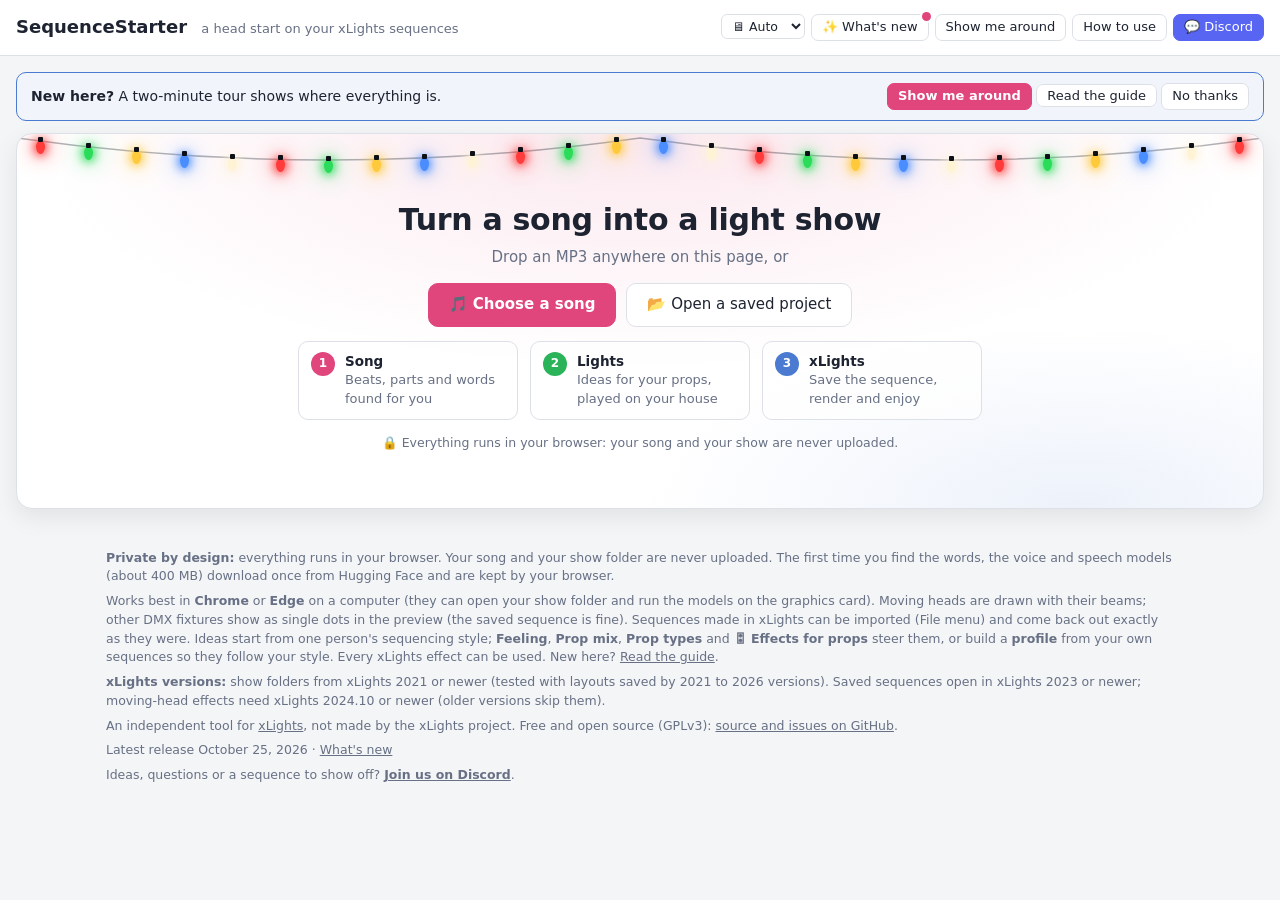
==== index.html @ fcacc2b5 "Load fresh scripts after each push; trim What's new to the volume slider GitHub Pages caches files f" ====
<!doctype html>
<html lang="en">
<head>
<meta charset="utf-8">
<meta name="viewport" content="width=device-width, initial-scale=1">
<title>SequenceStarter – a head start on your xLights sequences</title>
<script src="coi.js"></script>
<script src="js/theme.js?v=db2b3682"></script>
<link rel="stylesheet" href="css/style.css?v=21939fcc">
</head>
<body>
<header class="topbar">
  <div class="topbar-row">
    <h1>SequenceStarter <span class="sub">a head start on your xLights sequences</span></h1>
    <nav class="help-links"><label class="theme-sel" title="Colors of the page"><span class="sr">Theme</span><select id="themeSel" aria-label="Theme"><option value="auto">🖥 Auto</option><option value="light">☀ Light</option><option value="dark">🌙 Dark</option></select></label> <button type="button" class="btn small" id="whatsNewBtn" title="Release notes, and when the site was last updated">✨ What's new</button> <button type="button" class="btn small" id="tourBtn">Show me around</button> <a class="btn small" href="tutorial.html" target="_blank" rel="noopener">How to use</a> <a class="btn small discord" href="https://discord.gg/xjgWweqCEs" target="_blank" rel="noopener" title="Suggestions, help and show-off on Discord">💬 Discord</a></nav>
  </div>
</header>

<main>
  <div class="proj-banner" id="projBanner" role="status" aria-live="polite" hidden>
    <div id="projBannerText"></div>
    <div class="btnrow tight" id="projBannerBtns"></div>
  </div>
  <div class="tour-welcome wn-note" id="wnNote" hidden>
    <span>✨ <b id="wnNoteText">The site was updated.</b></span>
    <span><button type="button" class="btn small primary" id="wnNoteOpen">See what's new</button> <button type="button" class="btn small" id="wnNoteClose">Dismiss</button></span>
  </div>
  <div class="tour-welcome" id="tourWelcome" hidden>
    <span><b>New here?</b> A two-minute tour shows where everything is.</span>
    <span><button type="button" class="btn small primary" id="tourStart">Show me around</button> <a class="btn small" href="tutorial.html" target="_blank" rel="noopener">Read the guide</a> <button type="button" class="btn small" id="tourNo">No thanks</button></span>
  </div>
  <section id="drop" class="drop">
    <div class="drop-lights" aria-hidden="true"><svg class="wire" viewBox="0 0 100 30" preserveAspectRatio="none" aria-hidden="true"><path d="M0,4 Q25,48 50,4 Q75,48 100,4" vector-effect="non-scaling-stroke"/></svg><i class="bulb r" style="left:1.92%;top:7.3px;animation-delay:0.00s"></i><i class="bulb g" style="left:5.77%;top:13.0px;animation-delay:0.37s"></i><i class="bulb y" style="left:9.62%;top:17.7px;animation-delay:0.74s"></i><i class="bulb b" style="left:13.46%;top:21.3px;animation-delay:1.11s"></i><i class="bulb w" style="left:17.31%;top:23.9px;animation-delay:1.48s"></i><i class="bulb r" style="left:21.15%;top:25.5px;animation-delay:1.85s"></i><i class="bulb g" style="left:25.00%;top:26.0px;animation-delay:2.22s"></i><i class="bulb y" style="left:28.85%;top:25.5px;animation-delay:2.59s"></i><i class="bulb b" style="left:32.69%;top:23.9px;animation-delay:0.36s"></i><i class="bulb w" style="left:36.54%;top:21.3px;animation-delay:0.73s"></i><i class="bulb r" style="left:40.38%;top:17.7px;animation-delay:1.10s"></i><i class="bulb g" style="left:44.23%;top:13.0px;animation-delay:1.47s"></i><i class="bulb y" style="left:48.08%;top:7.3px;animation-delay:1.84s"></i><i class="bulb b" style="left:51.92%;top:7.3px;animation-delay:2.21s"></i><i class="bulb w" style="left:55.77%;top:13.0px;animation-delay:2.58s"></i><i class="bulb r" style="left:59.62%;top:17.7px;animation-delay:0.35s"></i><i class="bulb g" style="left:63.46%;top:21.3px;animation-delay:0.72s"></i><i class="bulb y" style="left:67.31%;top:23.9px;animation-delay:1.09s"></i><i class="bulb b" style="left:71.15%;top:25.5px;animation-delay:1.46s"></i><i class="bulb w" style="left:75.00%;top:26.0px;animation-delay:1.83s"></i><i class="bulb r" style="left:78.85%;top:25.5px;animation-delay:2.20s"></i><i class="bulb g" style="left:82.69%;top:23.9px;animation-delay:2.57s"></i><i class="bulb y" style="left:86.54%;top:21.3px;animation-delay:0.34s"></i><i class="bulb b" style="left:90.38%;top:17.7px;animation-delay:0.71s"></i><i class="bulb w" style="left:94.23%;top:13.0px;animation-delay:1.08s"></i><i class="bulb r" style="left:98.08%;top:7.3px;animation-delay:1.45s"></i></div>
    <div class="drop-main">
      <p class="drop-title"><span class="t-full">Turn a song into a light show</span><span class="t-short">Another song?</span></p>
      <p class="drop-sub">Drop an MP3 anywhere on this page, or</p>
      <div class="drop-actions">
        <button type="button" id="pick" class="btn primary big">🎵 Choose a song</button>
        <button type="button" id="openProj0" class="btn big">📂 Open a saved project</button>
      </div>
      <div class="recent-start" id="recentStart" hidden></div>
      <ol class="drop-steps">
        <li><span>1</span><div><b>Song</b>Beats, parts and words found for you</div></li>
        <li><span>2</span><div><b>Lights</b>Ideas for your props, played on your house</div></li>
        <li><span>3</span><div><b>xLights</b>Save the sequence, render and enjoy</div></li>
      </ol>
      <p class="drop-hint">🔒 Everything runs in your browser: your song and your show are never uploaded.</p>
    </div>
    <div class="drop-over-msg" aria-hidden="true">Let go to load it ✨</div>
    <input type="file" id="file" accept="audio/*,.mp3,.m4a,.wav,.ogg,.flac" hidden>
    <input type="file" id="projFile" accept=".json,application/json" hidden>
    <input type="file" id="xsqFile" accept=".xsq,.xml" hidden>
    <p id="status" class="status" aria-live="polite"></p>
  </section>

  <section id="results" hidden>
    <div class="songbar">
      <div>
        <div id="songName" class="song-name"></div>
        <div id="songMeta" class="song-meta"></div>
      </div>
      <div class="transport">
        <button type="button" id="toStart" class="btn" title="Back to the beginning (Home)" aria-label="Back to the beginning">⏮</button>
        <button type="button" id="play" class="btn primary">Play</button>
        <label class="chk"><input type="checkbox" id="click"> Beat click</label>
        <label class="chk"><input type="checkbox" id="follow" checked> Follow</label>
        <span class="volume"><button type="button" id="muteBtn" class="btn tiny mute" title="Mute (M)" aria-label="Mute" aria-pressed="false"></button><input type="range" id="volume" min="0" max="100" step="1" value="100" title="Volume" aria-label="Volume"></span>
        <span id="clock" class="clock">0:00.000</span>
      </div>
      <div class="project filebar">
        <span class="proj-menu-wrap">
          <button type="button" class="btn small" id="projMenuBtn" aria-haspopup="true" aria-expanded="false" title="Open, save, recent projects and export">File ▾</button>
          <div class="proj-menu file-menu" id="projMenu" role="menu" hidden>
            <button type="button" class="fm-item" id="fmSong" role="menuitem"><span>🎵 Open a song…</span></button>
            <button type="button" class="fm-item" id="openProj" role="menuitem"><span>📂 Open project…</span><kbd>Ctrl+O</kbd></button>
            <button type="button" class="fm-item" id="fmImport" role="menuitem" title="Open a sequence made in xLights (.xsq) and keep working on it here"><span>📥 Import xLights sequence (.xsq)…</span></button>
            <div id="projMenuList"></div>
            <hr>
            <button type="button" class="fm-item" id="fmSave" role="menuitem"><span>💾 Save project</span><kbd>Ctrl+S</kbd></button>
            <button type="button" class="fm-item" id="fmSaveAs" role="menuitem"><span>Save project as…</span><kbd>Ctrl+Shift+S</kbd></button>
            <label class="fm-item fm-check" title="Saves the project by itself a moment after every change"><span><input type="checkbox" id="autoSave"> Auto-save</span></label>
            <hr>
            <div class="pm-head">Export</div>
            <button type="button" class="fm-item" id="fmExport" role="menuitem"><span>⤓ Export to xLights (.xsq)…</span><kbd>Ctrl+E</kbd></button>
            <button type="button" class="fm-item" id="fmTiming" role="menuitem"><span>Timing tracks (.xtiming)</span></button>
            <button type="button" class="fm-item" id="fmJson" role="menuitem"><span>Song analysis (.json)</span></button>
          </div>
        </span>
        <button type="button" class="btn small" id="saveProj" title="Save the project (Ctrl+S); Shift+click to save as">💾 Save</button>
        <button type="button" class="btn small primary" id="exportBtn" title="Export the sequence for xLights (Ctrl+E)">⤓ Export to xLights</button>
        <span class="proj-title" id="projTitle" title="This project"></span>
        <span id="projStatus" class="muted small"></span>
      </div>
      <nav class="tabs" role="tablist">
        <button type="button" role="tab" class="tab" data-tab="song" aria-selected="true">1. Song &amp; words</button>
        <button type="button" role="tab" class="tab" data-tab="seq" aria-selected="false">2. Make a sequence</button>
        <button type="button" role="tab" class="tab" data-tab="fx" aria-selected="false" title="Which effects ideas and 🎲 Randomize may use on each kind of prop">🎛 Effects for props</button>
      </nav>
      <ol class="steps-bar" id="stepsBar" aria-label="Your progress"></ol>
    </div>

    <div class="tabpane" data-pane="song">
    <div class="stats" id="stats"></div>

    <div class="timeline-wrap">
      <div class="zoom">
        <span>Zoom</span>
        <input type="range" id="zoom" min="0" max="100" value="0" aria-label="Zoom">
      </div>
      <div id="timeline" class="timeline" tabindex="0">
        <canvas id="tl"></canvas>
      </div>
      <p class="hint">Click the timeline to seek. Scroll sideways to move, Ctrl+scroll to zoom. Turn on <b>Beat click</b> to hear whether the grid is in time.</p>
    </div>

    <div class="cols">
      <div class="panel">
        <h2>Tempo grid</h2>
        <p class="panel-note">If the click drifts, fix it here. Everything that hangs off the beat updates.</p>
        <div class="form">
          <label>BPM <input type="number" id="bpm" step="0.01" min="40" max="240"></label>
          <label>First beat (s) <input type="number" id="offset" step="0.001" min="0"></label>
          <label>Beats per bar
            <select id="meter"><option value="4">4</option><option value="3">3</option><option value="6">6</option></select>
          </label>
          <label>Downbeat is beat
            <select id="downbeat"><option value="0">1</option><option value="1">2</option><option value="2">3</option><option value="3">4</option></select>
          </label>
        </div>
        <div class="btnrow">
          <button type="button" class="btn" id="half">½ tempo</button>
          <button type="button" class="btn" id="double">2× tempo</button>
          <button type="button" class="btn" id="tapBtn">Tap tempo</button>
          <button type="button" class="btn" id="reset">Reset to detected</button>
        </div>
        <p id="gridFit" class="fit"></p>
      </div>

      <div class="panel">
        <h2>Sections</h2>
        <p class="panel-note">Found from where the sound changes. Make them your own: rename them, click a color dot to recolor one, <b>split</b> one at the playhead to break it into parts, <b>join</b> neighbours, or drag a boundary in the timeline's <i>Sections</i> row. Each section gets its own lights in step 2.</p>
        <div class="btnrow tight">
          <button type="button" class="btn small" id="splitAtPlayhead">Split at playhead</button>
          <button type="button" class="btn small" id="resetSections">Back to detected sections</button>
          <span class="muted small" id="sectionsOwned" hidden>Your own sections (detection no longer changes them)</span>
        </div>
        <p class="status small" id="sectionNote" aria-live="polite"></p>
        <div class="sec-scroll">
        <table class="sections">
          <thead><tr><th>Start</th><th>Length</th><th>Name</th><th>Energy</th><th></th></tr></thead>
          <tbody id="sectionRows"></tbody>
        </table>
        </div>
      </div>
    </div>

    <div class="panel" id="vocalPanel">
      <h2>Words &amp; vocals</h2>
      <p class="panel-note">Separates the singing from the music, writes down the words with their timing, and tracks the melody. Everything runs on this computer. The first run downloads about 400 MB of models, which your browser keeps; after that a song takes a minute or two.</p>
      <label class="lyrics-label" for="lyricsText">Song lyrics <span>(optional, but best. Paste the official lyrics and each line here becomes a line on your matrix. Leave it empty and the page writes down what it hears.)</span></label>
      <textarea id="lyricsText" rows="7" spellcheck="false" placeholder="We got dust on our Bibles, brand-new iPhones&#10;No wonder why we feel this way&#10;…"></textarea>
      <div class="btnrow">
        <button type="button" class="btn primary" id="findWords">Find words &amp; vocals</button>
        <button type="button" class="btn" id="useHeard" hidden>Start from what it heard</button>
        <label class="chk" id="voiceOnlyWrap" hidden><input type="checkbox" id="voiceOnly"> Play the voice only</label>
        <button type="button" class="btn" id="resetEdits" hidden>Undo all word edits</button>
      </div>
      <p class="panel-note edit-help" id="editHelp" hidden><b>Fixing timing:</b> in the timeline's <i>Words</i> row, drag a word's left edge to move where it starts, or drag the word to move it. Drag a line in the <i>Lyrics</i> row to move the whole line. Starts snap to where the voice comes in (hold Alt to place freely). Click a word, then use ← → to nudge it 10 ms (Shift: 50 ms). Ctrl+Z undoes.</p>
      <div class="vocal-status">
        <progress id="vocalProg" max="1" value="0" hidden></progress>
        <span id="vocalStatus" aria-live="polite"></span>
      </div>
      <div id="vocalResult" hidden>
        <p id="vocalStats" class="fit good"></p>
        <div class="lyric-scroll">
          <table class="sections lyric-lines">
            <thead><tr><th>Starts</th><th>Line</th><th aria-label="Remove"></th></tr></thead>
            <tbody id="lyricRows"></tbody>
          </table>
        </div>
      </div>
    </div>

    <div class="panel">
      <h2>Export timing</h2>
      <p class="panel-note">The <b>.xtiming</b> file imports straight into xLights: right-click a timing track header, then <i>Import Timing Tracks</i>.</p>
      <div class="tracks" id="trackChoices"></div>
      <div class="form">
        <label>Snap to frame
          <select id="snap"><option value="0">Off</option><option value="25" selected>25 ms (40 fps)</option><option value="50">50 ms (20 fps)</option></select>
        </label>
      </div>
      <div class="btnrow">
        <button type="button" class="btn primary" id="exportX">Download .xtiming</button>
        <button type="button" class="btn" id="exportJ">Download analysis .json</button>
      </div>
    </div>
    </div>

    <div class="tabpane" data-pane="seq" hidden>
      <div class="panel" id="showPanel">
        <h2>Your xLights show</h2>
        <p class="panel-note">Which folder does xLights use as your show folder? It is the one holding <code>xlights_rgbeffects.xml</code> and <code>xlights_networks.xml</code> (often <code>C:\xLights\Show</code>). The page only reads it; nothing is changed unless you save a sequence into it.</p>
        <div class="btnrow">
          <button type="button" class="btn primary" id="pickShow">Choose show folder…</button>
          <button type="button" class="btn" id="reuseShow" hidden>Use the last folder</button>
          <button type="button" class="btn" id="reloadShow" hidden title="Read the show folder again, e.g. after changing your layout in xLights. Your plan stays.">↻ Reload show</button>
          <button type="button" class="btn" id="pickShowFiles">Or pick the two files…</button>
          <input type="file" id="showFiles" multiple accept=".xml,.jpg,.jpeg,.png" hidden>
        </div>
        <p id="showStatus" class="status" aria-live="polite"></p>
      </div>

      <div class="seq-split">
      <div class="seq-left">
      <div class="panel" id="previewPanel" hidden>
        <div class="panel-head">
          <h2>Preview</h2>
          <div class="preview-opts">
            <label class="chk"><input type="checkbox" id="pvPhoto" checked> House photo</label>
            <label class="chk"><input type="checkbox" id="pvUnlit" checked> Show unlit bulbs</label>
            <button type="button" class="btn small" id="bgAdjustBtn">Line up photo…</button>
            <div class="pv-zoom" role="group" aria-label="Zoom the preview">
              <button type="button" class="btn small" id="pvZoomOut" title="Zoom out">−</button>
              <span class="pv-zoom-label" id="pvZoomLabel" title="Click to reset the zoom">100%</span>
              <button type="button" class="btn small" id="pvZoomIn" title="Zoom in">+</button>
            </div>
            <button type="button" class="btn small" id="pvPropsOnly" aria-pressed="false" title="Hide the house photo and zoom in to fit just the props">💡 Props only</button>
            <button type="button" class="btn small" id="pvPopOut" title="Show the preview in its own window (for a second screen)">⧉ Pop out</button>
          </div>
        </div>
        <div class="bg-adjust" id="bgAdjust" hidden>
          <p class="panel-note"><b>Line up the photo with the lights.</b> Drag the photo in the preview to move it. Scroll to resize it (Shift+scroll: width only, Alt+scroll: height only). Arrow keys nudge it (Shift: 10×). Or type numbers:</p>
          <div class="form">
            <label>Left / right (px) <input type="number" id="bgX" step="1"></label>
            <label>Up / down (px) <input type="number" id="bgY" step="1"></label>
            <label>Size % <input type="number" id="bgS" step="0.5" min="10"></label>
            <label>Width % <input type="number" id="bgW" step="0.5" min="10"></label>
            <label>Height % <input type="number" id="bgH" step="0.5" min="10"></label>
            <label>Photo brightness % <input type="number" id="bgA" step="5" min="5" max="100"></label>
          </div>
          <div class="btnrow">
            <button type="button" class="btn" id="bgReset">Back to xLights' placement</button>
            <button type="button" class="btn primary" id="bgDone">Done</button>
          </div>
        </div>
        <div class="viewer-wrap"><canvas id="viewer"></canvas><div class="pv-pop" id="pvPop" hidden></div></div>
        <div class="scrub" id="scrub" title="Click to jump"><div id="scrubFill"></div><div class="scrub-parts" id="scrubParts"></div></div>
        <div class="transport-strip" id="tStrip">
          <button type="button" class="btn small" id="tPrev" title="Previous section">⏮ Prev</button>
          <button type="button" class="btn small" id="tPlay" title="Play / pause (Space)">▶ Play</button>
          <button type="button" class="btn small" id="tNext" title="Next section">Next ⏭</button>
          <button type="button" class="btn small" id="tLoop" title="Loop the section that is playing">🔁 Loop</button>
          <label class="t-speed">Speed <select id="tSpeed"><option value="0.5">½×</option><option value="0.75">¾×</option><option value="1" selected>1×</option></select></label>
          <span class="t-beat" id="tBeat"><i id="tBeatDot"></i> <span id="tBeatText">Bar – · beat –</span></span>
          <span class="t-sec" id="tSec"></span>
        </div>
        <p class="hint" id="pvInfo"></p>
        <p class="hint" id="pvSolo" hidden></p>
        <p class="hint" id="pvPropHint" hidden></p>
        <p class="hint pv-tip">Click a prop on the house to see what lights it (Ctrl/⌘-click to pick more than one); drag a box over the yard to pick several at once. Scroll to zoom in/out on the cursor (Shift+scroll to pan sideways); drag with the middle mouse button to look around.</p>
      </div>
      <div class="panel" id="gridPanel" hidden>
        <div class="panel-head">
          <h2>Effects in <span id="gridTitle">this section</span></h2>
          <span class="muted small">Click a block to open its lights · click empty space to play from there</span>
        </div>
        <div class="grid-wrap" id="gridWrap"><canvas id="fxGrid"></canvas><div class="grid-tip" id="gridTip" hidden></div></div>
      </div>
      </div>
      <div class="seq-right">

      <div class="panel" id="planPanel" hidden>
        <div class="panel-head">
          <h2>What lights up when</h2>
          <div class="btnrow tight">
            <button type="button" class="btn small" id="planUndo" title="Undo (Ctrl+Z)" disabled>↶ Undo</button>
            <button type="button" class="btn small" id="planRedo" title="Redo (Ctrl+Y)" disabled>↷ Redo</button>
            <button type="button" class="btn small" id="layoutReset" hidden title="Put the boxes back in the usual order, all open">Reset layout</button>
            <button type="button" class="btn small" id="layoutLock" aria-pressed="true" title="Unlock to move the boxes below around">🔒 Layout locked</button>
          </div>
        </div>
        <div class="ctl-stack" id="ctlStack">
        <section class="ctl-group wide" data-block="intro">
          <div class="ctl-head"><h3>How this works</h3></div>
          <p class="panel-note">Every part of the song has its own light rows: which lights, when (the whole time, on beats, drum hits or singing), the effect and its colors. Let <b>Ideas</b> fill them in, then change anything by hand.</p>
        </section>

        <section class="ctl-group wide" data-block="ideas">
          <div class="ctl-head"><h3>Ideas</h3><span class="muted small">The app lights the parts for you. Rows you untick (🔒) are kept.</span></div>
          <div class="ctl-row">
            <button type="button" class="btn primary" id="suggestPlan">🎲 Suggest a plan</button>
            <details class="idea-for" id="ideaFor">
              <summary>For: <b id="ideaForLabel">every section</b></summary>
              <div class="idea-for-pop">
                <div class="btnrow tight" id="ideaQuick"></div>
                <div class="pick-list" id="ideaList"></div>
              </div>
            </details>
          </div>
          <details class="ctl-more" id="ideaSettings">
            <summary>Idea settings</summary>
            <div class="ctl-cols">
              <div class="ctl-col">
                <h4>Look</h4>
                <label>Feeling <select id="ideaFeel"></select></label>
                <label>Intensity <select id="ideaIntensity"></select></label>
                <label>Colors <select id="ideaScheme"></select></label>
                <button type="button" class="btn small" id="editSchemes">Edit color schemes…</button>
              </div>
              <div class="ctl-col">
                <h4>Props</h4>
                <button type="button" class="btn small" id="mixBtn" title="Use certain props more or less in each part of the song">Prop mix…</button>
                <span class="hint">Use props more, less, always or never.</span>
                <button type="button" class="btn small" id="typesBtn" title="Tell ideas what each prop is when its name doesn't say">Prop types…</button>
                <span class="hint">Say what a prop is when its name doesn't.</span>
                <button type="button" class="btn small" id="fxpGo" title="Which effects ideas may use on each kind of prop, and how often">🎛 Effects for props…</button>
                <span class="hint" id="fxpOn"></span>
                <button type="button" class="btn small" id="ideaExcludeBtn" title="Props, groups or parts of props that ideas must never use">Leave out of ideas…</button>
                <span class="muted small" id="ideaExcludeTxt"></span>
              </div>
              <div class="ctl-col">
                <h4>How ideas are made</h4>
                <label class="chk opt"><input type="checkbox" id="ideaAlike"> <span>Same look for parts with the same name<span class="hint">Every Chorus gets the same effects, every Verse the same, and so on. Louder repeats light more props. Off: each part gets its own idea.</span></span></label>
                <label class="chk opt"><input type="checkbox" id="ideaPhrased" checked> <span>Change with the music inside long parts<span class="hint">Where a long part gets louder or softer, its lights change a little there.</span></span></label>
                <label class="chk opt"><input type="checkbox" id="ideaBest" checked> <span>Try 4 ideas, keep the best fit<span class="hint">Keeps the idea that follows the music best (the score under these controls).</span></span></label>
                <label class="chk opt"><input type="checkbox" id="ideaMatrixWords"> <span>Words on the matrix in choruses<span class="hint">For new ideas. To add words to what's planned now, use 📝 below.</span></span></label>
              </div>
            </div>
          </details>
        </section>

          <section class="ctl-group wide" data-block="heads" id="headsBox" hidden>
            <div class="ctl-head"><h3>Moving heads</h3><span class="muted small" id="headsList"></span></div>
            <div class="ctl-cols">
              <div class="ctl-col">
                <h4>Parts they join</h4>
                <span class="hint">Ideas and 🎲 Randomize only use the moving heads in ticked parts.</span>
                <div class="btnrow tight" id="headsQuick"></div>
                <div class="pick-list heads-parts" id="headsParts"></div>
              </div>
              <div class="ctl-col">
                <h4>Change just the heads</h4>
                <span class="hint">Every other light row stays exactly as it is.</span>
                <button type="button" class="btn small" id="headsApply" title="Add a moving-head row to ticked parts that have none; take it out of parts that aren't ticked">Apply to ticked parts</button>
                <button type="button" class="btn small" id="headsNew" title="A new moving-head idea for every ticked part">🎲 New moving-head ideas</button>
              </div>
              <div class="ctl-col">
                <h4>In the preview</h4>
                <label>Fixture size <input type="range" id="headsSize" min="0.4" max="2.5" step="0.1"></label>
                <label>Beam length <input type="range" id="headsBeam" min="0.15" max="1" step="0.05"></label>
                <span class="hint">Only how they look here; the sequence is the same.</span>
              </div>
            </div>
          </section>

          <section class="ctl-group" data-block="change">
            <div class="ctl-head"><h3>Change what's planned</h3></div>
            <div class="ctl-row">
              <button type="button" class="btn small" id="recolourBtn" title="Change only the colors of planned lights">🎨 Change colors…</button>
              <button type="button" class="btn small" id="wordsBtn" title="Show the sung words on the matrix in the parts you choose">📝 Words on the matrix…</button>
            </div>
          </section>
          <section class="ctl-group" data-block="view">
            <div class="ctl-head"><h3>View</h3></div>
            <div class="ctl-row">
              <select id="goSection" aria-label="Go to a section"></select>
              <label class="chk" title="Shows just the part the song is in, opened, and follows along as it plays"><input type="checkbox" id="onlyNow"> Only the part that's playing</label>
              <button type="button" class="btn small" id="expandAll">Expand all</button>
              <button type="button" class="btn small" id="collapseAll">Collapse all</button>
            </div>
          </section>
        </div>
        <div class="missing-note" id="missingNote" hidden></div>
        <p id="planStatus" class="status" aria-live="polite"></p>
        <div id="fitBox" class="fit" hidden></div>
        <div class="rand-all" id="randAllBar" hidden>
          <button type="button" class="btn primary" id="randAll">🎲 Randomize the whole sequence</button>
          <span class="muted small">(new lights for every part at once; or press 🎲 Randomize on one part below to change just that part. Rows you untick are kept.)</span>
        </div>
        <div id="plan"></div>
      </div>
      </div>
      </div>

    </div>

    <div class="tabpane" data-pane="fx" hidden>
      <div class="panel" id="fxPanel">
        <div class="panel-head">
          <h2>Effects for props</h2>
          <span class="muted small">What 🎲 Suggest a plan, Another idea and Randomize may pick. Lights already planned don't change.</span>
        </div>
        <p class="panel-note">Each column is a kind of prop, each row an effect. The number is how often ideas pick that effect for that kind of prop, compared with the other numbers in the column (blank = never). <b>Default</b> is what the app has always used. Change any number and <b>Save</b> it as your own <b>profile</b>, or build one from your own sequences below. Every effect can also be chosen by hand in a light row.</p>
        <details class="fxp-build" id="fxpBuild">
          <summary><b>📂 Build a profile from your own sequences</b> <span class="muted small">learn which effects you use on each prop</span></summary>
          <p class="panel-note">Choose a folder of finished sequences (<code>.xsq</code>); its subfolders are read too. The app learns which effects you put on each prop, for how long, and the settings you used, then builds a profile: ideas pick those effects as often as you do, and mostly with your own settings. Nothing in the folder is changed. Opening your show first (<b>2. Make a sequence</b>) helps it tell what each prop is.</p>
          <div class="fxp-bar">
            <button type="button" class="btn primary" id="fxpFolder">📂 Choose a folder of sequences…</button>
            <input type="file" id="fxpFolderFiles" webkitdirectory multiple hidden>
            <span class="status" id="fxpScan" aria-live="polite"></span>
          </div>
          <div id="fxpPick" hidden>
            <div class="fxp-pickcols">
              <div>
                <h4>Sequences <span class="muted small">(learn from the ticked ones)</span></h4>
                <input type="search" id="fxpSeqFind" placeholder="Find a sequence…" aria-label="Find a sequence">
                <div class="btnrow tight"><button type="button" class="btn tiny" id="fxpSeqsAll" title="Tick every sequence the search shows">Select all</button><button type="button" class="btn tiny" id="fxpSeqsNone" title="Untick every sequence the search shows">Deselect all</button> <span class="muted small" id="fxpSeqsN"></span></div>
                <div class="pick-list fxp-picklist" id="fxpSeqs"></div>
              </div>
              <div>
                <h4>Kinds of prop</h4>
                <div class="btnrow tight"><button type="button" class="btn tiny" id="fxpKindsAll">Select all</button><button type="button" class="btn tiny" id="fxpKindsNone">Deselect all</button> <span class="muted small" id="fxpKindsN"></span></div>
                <div class="pick-list fxp-picklist" id="fxpKinds"></div>
              </div>
              <div>
                <h4>Single props <span class="muted small">(optional: each gets its own column)</span></h4>
                <input type="search" id="fxpPropFind" placeholder="Find a prop…" aria-label="Find a prop">
                <div class="btnrow tight"><button type="button" class="btn tiny" id="fxpPropsAll" title="Tick every prop the search shows">Select all</button><button type="button" class="btn tiny" id="fxpPropsNone" title="Untick every prop the search shows">Deselect all</button> <span class="muted small" id="fxpPropsN"></span></div>
                <div class="pick-list fxp-picklist" id="fxpProps"></div>
              </div>
            </div>
            <p class="hint">Kinds you don't tick keep the Default choices. Ticking a single prop (say your mega tree) gives it its own choices, learned from that prop alone.</p>
            <div class="fxp-bar">
              <label>Profile name <input type="text" id="fxpProfName" maxlength="60"></label>
              <button type="button" class="btn primary" id="fxpBuildGo">Build profile</button>
            </div>
          </div>
        </details>
        <div class="fxp-bar">
          <label>Profile <select id="fxpSet"></select></label>
          <span class="fxp-dirty" id="fxpDirty" hidden>● not saved</span>
          <button type="button" class="btn small primary" id="fxpSave">💾 Save</button>
          <button type="button" class="btn small" id="fxpSaveAs">Save as…</button>
          <button type="button" class="btn small" id="fxpRename">Rename…</button>
          <button type="button" class="btn small" id="fxpDelete">Delete</button>
          <button type="button" class="btn small" id="fxpDiscard" title="Throw away the changes since the last save">Undo changes</button>
          <button type="button" class="btn small" id="fxpDefault" title="Use the built-in Default choices again">↺ Back to default</button>
          <button type="button" class="btn small" id="fxpExport" title="Save this profile as a file to share (e.g. on Discord)">⤓ Export…</button>
          <button type="button" class="btn small" id="fxpImport" title="Add a profile from a file someone shared">⤒ Import…</button>
          <input type="file" id="fxpFile" accept=".json,application/json" hidden>
        </div>
        <p class="hint" id="fxpNote"></p>
        <div class="fxp-bar">
          <div class="seg" role="group" aria-label="Which choices">
            <button type="button" class="btn small" id="fxpSteady" aria-pressed="true">Steady looks</button>
            <button type="button" class="btn small" id="fxpHits" aria-pressed="false">Hits on beats &amp; drums</button>
          </div>
          <span class="hint" id="fxpPartNote"></span>
        </div>
        <div class="fxp-bar">
          <input type="search" id="fxpFind" placeholder="Find an effect…" aria-label="Find an effect">
          <label class="chk"><input type="checkbox" id="fxpUsed"> Only effects in use</label>
          <label class="chk" title="Hide the kinds of prop your open show doesn't have"><input type="checkbox" id="fxpMine"> Only prop kinds in my show</label>
          <span class="muted small" id="fxpSummary"></span>
        </div>
        <div class="fxp-wrap"><table class="fxp-table" id="fxpTable"></table></div>
        <p class="status" id="fxpStatus" aria-live="polite"></p>
        <div class="fxp-hand" id="fxpHand"></div>
      </div>
    </div>
  </section>
</main>

<footer class="site-foot">
  <p><b>Private by design:</b> everything runs in your browser. Your song and your show folder are never uploaded.
  The first time you find the words, the voice and speech models (about 400 MB) download once from Hugging Face and are kept by your browser.</p>
  <p>Works best in <b>Chrome</b> or <b>Edge</b> on a computer (they can open your show folder and run the models on the graphics card).
  Moving heads are drawn with their beams; other DMX fixtures show as single dots in the preview (the saved sequence is fine).
  Sequences made in xLights can be imported (File menu) and come back out exactly as they were.
  Ideas start from one person's sequencing style; <b>Feeling</b>, <b>Prop mix</b>, <b>Prop types</b> and <b>🎛 Effects for props</b> steer them, or build a <b>profile</b> from your own sequences so they follow your style. Every xLights effect can be used.
  New here? <a href="tutorial.html" target="_blank" rel="noopener">Read the guide</a>.</p>
  <p><b>xLights versions:</b> show folders from xLights 2021 or newer (tested with layouts saved by 2021 to 2026 versions). Saved sequences open in xLights 2023 or newer;
  moving-head effects need xLights 2024.10 or newer (older versions skip them).</p>
  <p>An independent tool for <a href="https://xlights.org" target="_blank" rel="noopener">xLights</a>, not made by the xLights project.
  Free and open source (GPLv3): <a href="https://github.com/socman1984-hub/SequenceStarter" target="_blank" rel="noopener">source and issues on GitHub</a>.</p>
  <p><span id="footUpdated"></span> · <a href="#" id="footWhatsNew">What's new</a></p>
  <p>Ideas, questions or a sequence to show off? <a href="https://discord.gg/xjgWweqCEs" target="_blank" rel="noopener"><b>Join us on Discord</b></a>.</p>
</footer>

<dialog id="picker" class="picker">
  <form method="dialog" class="picker-inner">
    <div class="picker-head">
      <h2>Choose lights</h2>
      <input type="search" id="pickSearch" placeholder="Filter by name…" aria-label="Filter">
    </div>
    <div class="picker-cols">
      <div><h3>Groups</h3><div id="pickGroups" class="pick-list"></div></div>
      <div><h3>Models <span>(▸ for parts of a model)</span></h3><div id="pickModels" class="pick-list"></div></div>
    </div>
    <div class="picker-foot">
      <span id="pickCount"></span>
      <button type="submit" class="btn primary" value="ok">Done</button>
    </div>
  </form>
</dialog>

<dialog id="copyDlg" class="picker copy-dlg">
  <form method="dialog" class="picker-inner">
    <div class="picker-head"><h2 id="copyTitle">Copy lights to…</h2></div>
    <div class="copy-body">
      <div class="btnrow tight" id="copyQuick"></div>
      <div id="copyList" class="pick-list"></div>
      <div class="copy-mode">
        <label class="chk"><input type="radio" name="copyMode" value="replace" checked> Replace their lights</label>
        <label class="chk"><input type="radio" name="copyMode" value="add"> Add to their lights</label>
      </div>
    </div>
    <div class="picker-foot">
      <button type="button" class="btn" id="copyCancel">Cancel</button>
      <button type="button" class="btn primary" id="copyGo">Copy</button>
    </div>
  </form>
</dialog>

<dialog id="mixDlg" class="picker mix-dlg">
  <form method="dialog" class="picker-inner">
    <div class="picker-head"><h2>Prop mix for ideas</h2><span class="muted small">How much <b>Suggest a plan</b> and <b>Randomize</b> use each prop, in each kind of section. A section's own setting wins over "Every part". Lights already planned don't change. The top rows are the kinds of props found from their names; a prop whose kind can't be told isn't listed: say what it is with <b>Prop types…</b>, or add it here with <b>+ Add a model or group</b> (<b>Remove</b> takes an added one out again).</span></div>
    <div class="mix-wrap"><table class="mix-table" id="mixTable"></table></div>
    <div class="picker-foot">
      <div class="btnrow tight">
        <button type="button" class="btn small" id="mixAdd">+ Add a model or group…</button>
        <button type="button" class="btn small" id="mixReset">Everything back to normal</button>
      </div>
      <button type="submit" class="btn primary">Done</button>
    </div>
  </form>
</dialog>

<dialog id="whatsNewDlg" class="picker whatsnew-dlg">
  <form method="dialog" class="picker-inner">
    <div class="picker-head"><h2>✨ What's new</h2><span class="muted small" id="wnUpdated"></span></div>
    <div class="wn-list" id="wnList"></div>
    <div class="picker-foot"><a class="small" href="https://github.com/socman1984-hub/SequenceStarter/blob/main/CHANGELOG.md" target="_blank" rel="noopener">Full history on GitHub</a><button type="button" class="btn primary" id="wnClose">Close</button></div>
  </form>
</dialog>

<dialog id="exportDlg" class="picker leave-dlg export-dlg">
  <form method="dialog" class="picker-inner">
    <div class="picker-head"><h2>⤓ Export to xLights</h2><span class="muted small">Writes an xLights sequence (.xsq): your effects, plus Beats, Bars, Song Parts and Lyrics timing tracks. Open it in xLights and render as usual.</span></div>
    <div class="recolour-body" id="xsqPanel">
      <p class="status error" id="exportNoShow" hidden>Open your xLights show first (<b>2. Make a sequence → Your xLights show</b>), so the sequence uses your props.</p>
      <label class="save-path" title="If the path is not exact, xLights still finds a song with this file name in your show folder, its subfolders, or your media folders.">Song file, as xLights should find it
        <input type="text" id="mediaPath" spellcheck="false" placeholder="C:\xLights\MP3\song.mp3">
      </label>
      <label class="chk small" title="Moving Head effects were added in xLights 2024.10; older versions skip them anyway"><input type="checkbox" id="exportOld"> My xLights is older than 2024.10 (leave out moving-head effects)</label>
      <p class="muted small" id="exportWhere"></p>
      <p id="xsqStatus" class="status"></p>
    </div>
    <div class="picker-foot">
      <button type="button" class="btn" id="exportClose">Close</button>
      <div class="btnrow tight">
        <button type="button" class="btn" id="downloadXsq">Download .xsq</button>
        <button type="button" class="btn primary" id="saveXsq">Save into show folder</button>
      </div>
    </div>
  </form>
</dialog>

<dialog id="leaveDlg" class="picker leave-dlg">
  <div class="picker-inner">
    <div class="picker-head"><h2>Save your changes?</h2><span class="muted small"><b id="leaveName"></b> has changes that aren't saved yet.</span></div>
    <div class="picker-foot">
      <button type="button" class="btn" id="leaveStay">Cancel</button>
      <span class="btnrow tight"><button type="button" class="btn" id="leaveDiscard">Don't save</button> <button type="button" class="btn primary" id="leaveSave">Save</button></span>
    </div>
  </div>
</dialog>

<dialog id="missingDlg" class="picker mix-dlg">
  <form method="dialog" class="picker-inner">
    <div class="picker-head"><h2>Props that aren't in this show</h2><span class="muted small">The plan names these, but the show you opened doesn't have them (another layout, or renamed in xLights). They are left out of the preview and the saved sequence. Pick what to use instead, or leave them out.</span></div>
    <div class="mix-wrap"><table class="mix-table" id="missingTable"></table></div>
    <div class="picker-foot">
      <span class="muted small" id="missingCount"></span>
      <div class="btnrow tight"><button type="button" class="btn" id="missingCancel">Cancel</button> <button type="button" class="btn primary" id="missingApply">Apply</button></div>
    </div>
  </form>
</dialog>

<dialog id="typesDlg" class="picker mix-dlg">
  <form method="dialog" class="picker-inner">
    <div class="picker-head"><h2>Prop types</h2><span class="muted small">Ideas guess what each prop is from its name (an "Arch" gets arch effects). When a name doesn't say, choose the type here. Saved for this show in this browser.</span></div>
    <div class="btnrow tight"><input type="search" id="typesFind" placeholder="Find a prop or group…" aria-label="Find a prop or group"> <label class="chk small"><input type="checkbox" id="typesUnknown"> Only ones it couldn't tell</label></div>
    <div class="mix-wrap"><table class="mix-table" id="typesTable"></table></div>
    <div class="picker-foot">
      <button type="button" class="btn small" id="typesReset">Back to the guesses</button>
      <button type="submit" class="btn primary">Done</button>
    </div>
  </form>
</dialog>

<dialog id="wordsDlg" class="picker recolour-dlg">
  <form method="dialog" class="picker-inner">
    <div class="picker-head"><h2>Words on the matrix</h2><span class="muted small">Shows each sung line on the matrix as it is sung (xLights' Text effect reading the Lyrics timing track). Your other lights stay as they are; one Undo takes it back.</span></div>
    <div class="recolour-body">
      <p class="status error" id="wdNoWords" hidden>Find the words first: <b>1. Song &amp; words → Find words &amp; vocals</b>.</p>
      <h3>Which matrix</h3>
      <div class="btnrow tight"><select id="wdMatrix" aria-label="Matrix"></select></div>
      <h3>Where</h3>
      <div class="btnrow tight" id="wdQuick"></div>
      <div class="pick-list rc-list" id="wdList"></div>
      <h3>How</h3>
      <div class="btnrow tight">
        <label>Text size <input type="number" id="wdSize" min="4" max="200" step="1" style="width:70px"></label>
        <label>Color <input type="color" id="wdColor" value="#ffffff"></label>
      </div>
      <label class="chk"><input type="checkbox" id="wdDim" checked> Dim the matrix's other lights in those parts, so the words stand out</label>
    </div>
    <div class="picker-foot">
      <button type="button" class="btn small" id="wdRemove" title="Take the words off the matrix in the ticked parts">Remove from these parts</button>
      <div class="btnrow tight">
        <span id="wdCount" class="muted small"></span>
        <button type="button" class="btn" id="wdCancel">Cancel</button>
        <button type="button" class="btn primary" id="wdApply">Add the words</button>
      </div>
    </div>
  </form>
</dialog>

<dialog id="recolourDlg" class="picker recolour-dlg">
  <form method="dialog" class="picker-inner">
    <div class="picker-head"><h2>Change colors</h2><span class="muted small">Only the colors change; effects stay as they are. The preview shows it before you apply.</span></div>
    <div class="recolour-body">
      <h3>Colors</h3>
      <div class="recolour-schemes" id="rcSchemes"></div>
      <h3>Where</h3>
      <div class="btnrow tight" id="rcQuick"></div>
      <div class="pick-list rc-list" id="rcList"></div>
      <h3>How</h3>
      <label class="chk"><input type="radio" name="rcMode" value="keep" checked> Keep each light row's number of colors (rows get different mixes, like ideas do)</label>
      <label class="chk"><input type="radio" name="rcMode" value="full"> Use the whole scheme on every row</label>
      <label class="chk"><input type="checkbox" id="rcFaces"> Recolor singing faces too</label>
    </div>
    <div class="picker-foot">
      <span id="rcCount" class="muted small"></span>
      <div class="btnrow tight">
        <button type="button" class="btn" id="rcCancel">Cancel</button>
        <button type="button" class="btn primary" id="rcApply">Apply</button>
      </div>
    </div>
  </form>
</dialog>

<dialog id="schemeDlg" class="picker scheme-dlg">
  <form method="dialog" class="picker-inner">
    <div class="picker-head"><h2>Color schemes</h2><span class="muted small">Used by the color lists and by ideas. Lights already planned keep their colors.</span></div>
    <div class="scheme-list" id="schemeList"></div>
    <div class="picker-foot">
      <div class="btnrow tight">
        <button type="button" class="btn" id="schemeAdd">+ New scheme</button>
        <button type="button" class="btn" id="schemeRandom">🎲 Add a random scheme</button>
        <button type="button" class="btn" id="schemeReset">Back to the default schemes</button>
      </div>
      <button type="submit" class="btn primary">Done</button>
    </div>
  </form>
</dialog>

<script src="js/analysis.js?v=6d7a06e8"></script>
<script src="js/vocals.js?v=3807bf51"></script>
<script src="js/show.js?v=b21a0635"></script>
<script src="js/xlmedia.js?v=c139c520"></script>
<script src="js/xlmeta.js?v=8092a3f9"></script>
<script src="js/effects.js?v=10bbc2cc"></script>
<script src="js/effects-more.js?v=fe93ab00"></script>
<script src="js/sequence.js?v=091d1db5"></script>
<script src="js/fxprefs.js?v=ed2dbce3"></script>
<script src="js/ideas.js?v=08e1da94"></script>
<script src="js/profile.js?v=46bf4c08"></script>
<script src="js/fit.js?v=900a68c1"></script>
<script src="js/app.js?v=0ea0ea11"></script>
<script src="js/sequi.js?v=a1d09007"></script>
<script src="js/fxpage.js?v=7bcff968"></script>
<script src="js/layout.js?v=fcd1cfbc"></script>
<script src="js/steps.js?v=79ebef7d"></script>
<script src="js/tour.js?v=fdcb0649"></script>
<script src="js/whatsnew.js?v=2ef23c90"></script>
</body>
</html>
---- css/style.css ----
:root {
    --bg: #f4f5f7;
    --surface: #ffffff;
    --lane: #f0f2f5;
    --line: #dde1e7;
    --text: #1d2330;
    --muted: #677084;
    --accent: #e0457b;
    --accent-ink: #ffffff;
    --wave: #4a7bd0;
    --playhead: #f2a20c;
    --good: #1f8a4c;
    --ok: #a86a00;
    --bad: #c23b3b;
    --radius: 10px;
    color-scheme: light;
}
@media (prefers-color-scheme: dark) {
    :root:not([data-theme="light"]) {
        --bg: #12151c;
        --surface: #1a1e27;
        --lane: #212632;
        --line: #2e3442;
        --text: #e7eaf0;
        --muted: #9099ad;
        --accent: #ff5c93;
        --wave: #6f9cf0;
        --playhead: #ffbe3b;
        --good: #4cc47e;
        --ok: #e5a93a;
        --bad: #ef6b6b;
        color-scheme: dark;
    }
}
:root[data-theme="dark"] {
    --bg: #12151c; --surface: #1a1e27; --lane: #212632; --line: #2e3442;
    --text: #e7eaf0; --muted: #9099ad; --accent: #ff5c93; --wave: #6f9cf0;
    --playhead: #ffbe3b; --good: #4cc47e; --ok: #e5a93a; --bad: #ef6b6b;
    color-scheme: dark;
}

* { box-sizing: border-box; }
/* the hidden attribute must win over any display rule below (rows, banner, panels) */
[hidden] { display: none !important; }
body {
    margin: 0;
    background: var(--bg);
    color: var(--text);
    font: 14px/1.45 system-ui, -apple-system, "Segoe UI", sans-serif;
}
main { max-width: 1280px; margin: 0 auto; padding: 16px; }
.topbar { padding: 14px 16px; border-bottom: 1px solid var(--line); background: var(--surface); }
.topbar h1 { margin: 0; font-size: 18px; font-weight: 650; max-width: 1248px; margin: 0 auto; }
.topbar .sub { font-weight: 400; color: var(--muted); font-size: 13px; margin-left: 8px; }

.drop {
    border: 2px dashed var(--line);
    border-radius: var(--radius);
    background: var(--surface);
    padding: 28px 16px;
    text-align: center;
    transition: border-color .15s, background .15s;
}
.drop.over { border-color: var(--accent); }
.drop-title { font-size: 17px; font-weight: 600; margin: 0 0 4px; }
.drop-hint { margin: 0; color: var(--muted); }
.status { margin: 10px 0 0; min-height: 1.4em; font-variant-numeric: tabular-nums; }
.status.error { color: var(--bad); }

button.link {
    background: none; border: 0; padding: 0; color: var(--accent);
    font: inherit; cursor: pointer; text-decoration: underline;
}
.btn {
    font: inherit; border: 1px solid var(--line); background: var(--surface); color: var(--text);
    padding: 6px 12px; border-radius: 7px; cursor: pointer;
}
.btn:hover { border-color: var(--muted); }
.btn.primary { background: var(--accent); border-color: var(--accent); color: var(--accent-ink); font-weight: 600; }
.btnrow { display: flex; flex-wrap: wrap; gap: 8px; margin-top: 12px; }

#results { margin-top: 16px; }
.songbar {
    display: flex; flex-wrap: wrap; gap: 12px; justify-content: space-between; align-items: center;
    background: var(--surface); border-radius: var(--radius); padding: 12px 16px; border: 1px solid var(--line);
}
.song-name { font-size: 17px; font-weight: 650; overflow-wrap: anywhere; }
.song-meta { color: var(--muted); font-size: 13px; }
.transport { display: flex; align-items: center; gap: 14px; flex-wrap: wrap; }
.chk { display: inline-flex; gap: 5px; align-items: center; cursor: pointer; }
.volume { display: inline-flex; align-items: center; gap: 4px; }
.btn.tiny.mute { display: inline-flex; align-items: center; justify-content: center; padding: 0 5px; height: 26px; color: var(--text); }
.volume input[type=range] { width: 90px; accent-color: var(--accent); }
.volume input[type=range].muted { opacity: 0.35; }
.clock { font-variant-numeric: tabular-nums; font-family: ui-monospace, Consolas, monospace; min-width: 9ch; }

.stats { display: grid; grid-template-columns: repeat(auto-fit, minmax(150px, 1fr)); gap: 10px; margin: 12px 0; }
.stat { background: var(--surface); border: 1px solid var(--line); border-radius: var(--radius); padding: 10px 14px; }
.stat .k { color: var(--muted); font-size: 12px; text-transform: uppercase; letter-spacing: .04em; }
.stat .v { font-size: 20px; font-weight: 650; font-variant-numeric: tabular-nums; }
.stat .s { color: var(--muted); font-size: 12px; }

.timeline-wrap { background: var(--surface); border: 1px solid var(--line); border-radius: var(--radius); padding: 10px 12px; }
.zoom { display: flex; align-items: center; gap: 8px; color: var(--muted); font-size: 12px; margin-bottom: 6px; }
.zoom input { width: 220px; max-width: 60vw; }
.timeline { width: 100%; overflow: hidden; cursor: crosshair; outline: none; border-radius: 6px; }
.timeline canvas { display: block; }
.hint { margin: 8px 0 0; color: var(--muted); font-size: 12px; }

.cols { display: grid; grid-template-columns: 1fr 1.3fr; gap: 12px; margin-top: 12px; }
@media (max-width: 820px) { .cols { grid-template-columns: 1fr; } }
.panel { background: var(--surface); border: 1px solid var(--line); border-radius: var(--radius); padding: 14px 16px; margin-top: 0; }
.cols + .panel { margin-top: 12px; }
.panel h2 { margin: 0 0 2px; font-size: 15px; }
.panel-note { margin: 0 0 12px; color: var(--muted); font-size: 13px; }
.form { display: flex; flex-wrap: wrap; gap: 12px; }
.form label { display: flex; flex-direction: column; gap: 3px; font-size: 12px; color: var(--muted); }
.form input, .form select, .sections input {
    font: inherit; color: var(--text); background: var(--bg); border: 1px solid var(--line);
    border-radius: 6px; padding: 5px 8px; width: 120px;
}
.fit { margin: 12px 0 0; font-size: 13px; padding: 8px 10px; border-radius: 7px; background: var(--lane); }
.fit:empty { display: none; }
.fit.good { border-left: 3px solid var(--good); }
.fit.ok { border-left: 3px solid var(--ok); }
.fit.bad { border-left: 3px solid var(--bad); }

.sections { width: 100%; border-collapse: collapse; }
.sections th { text-align: left; font-size: 12px; color: var(--muted); font-weight: 500; padding: 4px 6px; border-bottom: 1px solid var(--line); }
.sections td { padding: 4px 6px; border-bottom: 1px solid var(--line); white-space: nowrap; }
.sections td.num { font-variant-numeric: tabular-nums; }
.sections input { width: 100%; min-width: 120px; }
.sections td:nth-child(3) { display: flex; align-items: center; gap: 6px; width: 100%; }
.swatch { width: 10px; height: 10px; border-radius: 3px; flex: none; }
button.swatch { padding: 0; border: none; cursor: pointer; }
.swatch.pick { width: 14px; height: 14px; }
.swatch.pick:hover, .swatch.pick:focus-visible { outline: 2px solid var(--text); outline-offset: 1px; }
.color-pop { position: fixed; z-index: 50; display: grid; grid-template-columns: repeat(5, 22px); gap: 6px; padding: 8px; background: var(--surface); border: 1px solid var(--line); border-radius: 8px; box-shadow: 0 4px 16px rgb(0 0 0 / 0.2); }
.color-pop .swatch { width: 22px; height: 22px; border-radius: 5px; }
.color-pop .swatch:hover, .color-pop .swatch:focus-visible { outline: 2px solid var(--text); outline-offset: 1px; }
.color-pop .swatch.on { outline: 2px solid var(--text); outline-offset: 2px; }
.meter { display: inline-block; width: 70px; height: 7px; background: var(--lane); border-radius: 4px; overflow: hidden; vertical-align: middle; }
.meter span { display: block; height: 100%; background: var(--accent); }

.tracks { display: grid; grid-template-columns: repeat(auto-fill, minmax(230px, 1fr)); gap: 6px 14px; margin-bottom: 12px; }
.track { display: flex; gap: 6px; align-items: baseline; cursor: pointer; }
.track span { color: var(--muted); font-size: 12px; }
.drop.compact .status { margin: 0; }

#vocalPanel { margin-top: 12px; }
.panel + .panel { margin-top: 12px; }
.lyrics-label { display: block; font-size: 13px; font-weight: 600; margin-bottom: 4px; }
.lyrics-label span { font-weight: 400; color: var(--muted); }
#lyricsText {
    width: 100%; font: 13px/1.5 ui-monospace, Consolas, monospace; color: var(--text);
    background: var(--bg); border: 1px solid var(--line); border-radius: 7px; padding: 8px 10px; resize: vertical;
}
.vocal-status { display: flex; align-items: center; gap: 10px; margin-top: 10px; min-height: 1.4em; font-size: 13px; }
.vocal-status .error, #vocalStatus.error { color: var(--bad); }
#vocalProg { width: 220px; max-width: 45vw; accent-color: var(--accent); }
.warn { margin-top: 6px; color: var(--bad); }
.lyric-scroll { max-height: 320px; overflow: auto; border: 1px solid var(--line); border-radius: 7px; }
.lyric-lines td:last-child { white-space: normal; }
.lyric-lines th { position: sticky; top: 0; background: var(--surface); }
.track.off { opacity: .55; cursor: default; }

/* ---------- tabs + sticky transport ---------- */
.songbar { position: sticky; top: 0; z-index: 5; }
.tabs { display: flex; gap: 6px; width: 100%; border-top: 1px solid var(--line); padding-top: 10px; margin-top: 2px; }
.tab {
    font: inherit; font-weight: 600; background: none; border: 1px solid transparent; color: var(--muted);
    padding: 6px 14px; border-radius: 7px; cursor: pointer;
}
.tab[aria-selected="true"] { color: var(--text); background: var(--lane); border-color: var(--line); }
.tabpane { margin-top: 12px; }
.tabpane > .panel + .panel, .tabpane > .panel + .cols, .tabpane > .cols + .panel { margin-top: 12px; }
.tabpane > .timeline-wrap + .cols { margin-top: 12px; }
code { font-family: ui-monospace, Consolas, monospace; font-size: .92em; background: var(--lane); padding: 1px 4px; border-radius: 4px; }
.small { font-size: 12px; }
.muted { color: var(--muted); }
.panel-head { display: flex; flex-wrap: wrap; justify-content: space-between; align-items: center; gap: 8px; margin-bottom: 6px; }
.btnrow.tight { margin-top: 0; }
.btn.small { padding: 3px 10px; font-size: 13px; }
.btn.tiny { padding: 0 7px; font-size: 13px; line-height: 22px; }
.btn:disabled { opacity: .45; cursor: default; }
.form label.wide { flex: 1 1 420px; }
.form label.wide input { width: 100%; }

/* ---------- preview ---------- */
.viewer-wrap { width: 100%; background: #05070b; border-radius: 8px; overflow: hidden; }
#viewer { display: block; }
.preview-opts { display: flex; gap: 14px; flex-wrap: wrap; align-items: center; }
.pv-zoom { display: inline-flex; align-items: center; gap: 4px; }
.pv-zoom .btn.small { padding: 3px 9px; line-height: 1; font-weight: 600; }
.pv-zoom-label { font-size: 12px; color: var(--muted); min-width: 3.4em; text-align: center; cursor: pointer; user-select: none; }
.pv-zoom-label:hover { color: var(--text); }
.scrub { position: relative; height: 26px; margin-top: 8px; background: var(--lane); border-radius: 6px; cursor: pointer; overflow: hidden; }
#scrubFill { position: absolute; inset: 0 auto 0 0; width: 0; background: color-mix(in srgb, var(--accent) 30%, transparent); pointer-events: none; }
.scrub-parts span {
    position: absolute; top: 0; bottom: 0; border-left: 1px solid var(--line); font-size: 11px; color: var(--muted);
    padding: 5px 4px; white-space: nowrap; overflow: hidden; text-overflow: ellipsis; pointer-events: none;
}

/* ---------- plan ---------- */
.plan-sub { font-size: 13px; margin: 16px 0 6px; color: var(--muted); text-transform: uppercase; letter-spacing: .04em; }
.plan-part { border: 1px solid var(--line); border-radius: 8px; margin-bottom: 8px; padding: 8px 10px; }
.plan-part.disabled { opacity: .55; }
.plan-part-head { display: flex; align-items: center; gap: 8px; }
.plan-part-head span { color: var(--muted); font-size: 12px; flex: 1; }
.plan-row { border-top: 1px dashed var(--line); margin-top: 8px; padding-top: 8px; display: flex; flex-direction: column; gap: 6px; }
.pr-targets { font-size: 13px; overflow-wrap: anywhere; }
.pr-targets .tlist { color: var(--text); }
.pr-fx { display: flex; flex-wrap: wrap; gap: 8px 12px; align-items: flex-end; }
.pr-fx label, .opts label { display: flex; flex-direction: column; font-size: 11px; color: var(--muted); gap: 2px; }
.pr-fx select, .opts input, .opts select {
    font: inherit; font-size: 13px; color: var(--text); background: var(--bg); border: 1px solid var(--line); border-radius: 6px; padding: 3px 6px;
}
.opts { display: contents; }
.opts input { width: 78px; }
.pr-fx .lvl, .pr-fx .efade, .pr-fx .bfrom, .pr-fx .bto { font: inherit; font-size: 13px; color: var(--text); background: var(--bg); border: 1px solid var(--line); border-radius: 6px; padding: 3px 6px; width: 70px; }
.pr-fx .bfrom, .pr-fx .bto { width: 52px; }
.bars-in { display: flex; align-items: center; gap: 4px; }
.swatches { display: flex; gap: 4px; align-items: center; }
.swatches input[type=color] { width: 30px; height: 26px; padding: 0; border: 1px solid var(--line); border-radius: 5px; background: none; cursor: pointer; }
.pr-during { display: flex; flex-wrap: wrap; gap: 4px 12px; font-size: 13px; align-items: center; }
.pr-during > span:first-child { color: var(--muted); }

/* ---------- picker ---------- */
.picker { border: 1px solid var(--line); border-radius: 12px; padding: 0; background: var(--surface); color: var(--text); width: min(920px, calc(100vw - 32px)); max-height: calc(100vh - 48px); }
.picker::backdrop { background: rgba(0, 0, 0, .45); }
.picker-inner { display: flex; flex-direction: column; max-height: calc(100vh - 50px); }
.picker-head { display: flex; gap: 12px; align-items: center; padding: 12px 16px; border-bottom: 1px solid var(--line); flex-wrap: wrap; }
.picker-head h2 { margin: 0; font-size: 16px; }
.picker-head input { flex: 1; min-width: 160px; font: inherit; color: var(--text); background: var(--bg); border: 1px solid var(--line); border-radius: 7px; padding: 6px 10px; }
.picker-cols { display: grid; grid-template-columns: 1fr 1.2fr; gap: 12px; padding: 10px 16px; overflow: auto; min-height: 0; }
@media (max-width: 700px) { .picker-cols { grid-template-columns: 1fr; } }
.picker-cols h3 { font-size: 13px; margin: 0 0 6px; }
.picker-cols h3 span { font-weight: 400; color: var(--muted); }
.pick-list { display: flex; flex-direction: column; gap: 1px; }
.pick-item { display: flex; align-items: center; gap: 6px; padding: 3px 6px; border-radius: 5px; cursor: pointer; font-size: 13px; }
.pick-item:hover { background: var(--lane); }
.pick-item span { flex: 1; overflow-wrap: anywhere; }
.pick-item em { font-style: normal; color: var(--muted); font-size: 11px; white-space: nowrap; }
.pick-model { display: grid; grid-template-columns: 20px 1fr; align-items: start; }
.pick-model .tw { background: none; border: 0; color: var(--muted); cursor: pointer; padding: 4px 0; font-size: 12px; }
.pick-subs { grid-column: 2; padding-left: 8px; border-left: 1px solid var(--line); margin-bottom: 4px; }
.pick-item.sub { font-size: 12px; }
.picker-foot { display: flex; justify-content: space-between; align-items: center; gap: 12px; padding: 10px 16px; border-top: 1px solid var(--line); font-size: 13px; color: var(--muted); }
.permodel { align-self: center; font-size: 13px; color: var(--text) !important; flex-direction: row !important; }

/* ---------- sections, ideas, project ---------- */
.project { display: flex; align-items: center; gap: 8px; flex-wrap: wrap; }
.sec-scroll { max-height: 420px; overflow: auto; }
.sec-actions { display: flex; gap: 4px; }
.scrub-parts span { pointer-events: auto !important; cursor: pointer; }
.scrub-parts span:hover { background: color-mix(in srgb, var(--accent) 18%, transparent); color: var(--text); }
.scrub-parts span.now { color: var(--text); font-weight: 600; }
.idea-bar, .plan-nav { display: flex; flex-wrap: wrap; gap: 8px 14px; align-items: center; margin-bottom: 10px; }
.idea-bar label:not(.chk) { display: flex; align-items: center; gap: 6px; font-size: 13px; color: var(--muted); }
.idea-bar select, .plan-nav select { font: inherit; font-size: 13px; color: var(--text); background: var(--bg); border: 1px solid var(--line); border-radius: 6px; padding: 4px 6px; }
.sec-card { border: 1px solid var(--line); border-radius: 9px; margin-bottom: 8px; background: var(--surface); scroll-margin-top: calc(var(--stick-top) + var(--pv-h, 0px) + 8px); }
.sec-card.now { border-color: var(--accent); box-shadow: 0 0 0 1px var(--accent) inset; }
.sec-head { display: flex; align-items: center; gap: 8px; padding: 8px 10px; flex-wrap: wrap; }
.sec-head .tw { background: none; border: 0; color: var(--muted); cursor: pointer; font-size: 13px; width: 18px; padding: 0; }
.sec-title { flex: 1; display: flex; align-items: center; gap: 10px; flex-wrap: wrap; cursor: pointer; min-width: 180px; }
.sec-title .muted { font-size: 12px; }
.sec-btns { display: flex; gap: 6px; flex-wrap: wrap; }
.sec-sum { padding: 0 10px 8px 36px; font-size: 12px; display: flex; flex-wrap: wrap; gap: 4px; }
.sec-card.open .sec-sum { display: none; }
.chip { background: var(--lane); border-radius: 12px; padding: 1px 8px; color: var(--muted); }
.chip b { color: var(--text); font-weight: 600; }
.sec-body { padding: 0 10px 10px 36px; }
.pool { font-size: 13px; padding: 6px 0; overflow-wrap: anywhere; }
.row-btns { display: flex; gap: 6px; }
.copy-dlg { width: min(560px, calc(100vw - 32px)); }
.copy-body { padding: 10px 16px; overflow: auto; display: flex; flex-direction: column; gap: 10px; }
.copy-mode { display: flex; gap: 16px; flex-wrap: wrap; font-size: 13px; }
.bg-adjust { margin: 10px 0; padding: 10px 12px; border: 1px solid var(--accent); border-radius: 8px; }
.bg-adjust .form input { width: 96px; }
#viewer.adjusting { cursor: grab; outline: 2px dashed var(--accent); outline-offset: -2px; }
#viewer.adjusting.dragging { cursor: grabbing; }
#viewer.panning { cursor: grabbing; }
.idea-for { position: relative; font-size: 13px; }
.idea-for summary { cursor: pointer; list-style: none; border: 1px solid var(--line); border-radius: 7px; padding: 5px 10px; background: var(--surface); }
.idea-for summary::-webkit-details-marker { display: none; }
.idea-for summary::after { content: ' ▾'; color: var(--muted); }
.idea-for-pop {
    position: absolute; z-index: 6; top: calc(100% + 4px); left: 0; width: min(360px, calc(100vw - 48px));
    background: var(--surface); border: 1px solid var(--line); border-radius: 9px; padding: 8px; box-shadow: 0 8px 24px rgba(0,0,0,.18);
    max-height: 360px; overflow: auto; display: flex; flex-direction: column; gap: 8px;
}

/* ---------- side-by-side editing ---------- */
:root { --stick-top: 150px; }
.seq-split { margin-top: 12px; }
.seq-left .panel { margin-bottom: 12px; }
/* the whole left column sticks: a sticky element needs a taller parent, and the split is tall */
.seq-left { position: sticky; top: var(--stick-top); z-index: 3; align-self: start; }
@media (min-width: 1100px) {
    main { max-width: 1680px; }
    .seq-split { display: grid; grid-template-columns: minmax(0, 1.15fr) minmax(420px, 1fr); gap: 12px; align-items: start; }
    .seq-left .panel { margin-bottom: 0; }
}
@media (max-width: 1099px) {
    /* stacked: keep the preview pinned but small */
    #previewPanel { padding: 8px 10px; }
    #previewPanel .pv-tip, #previewPanel .panel-head h2 { display: none; }
    #previewPanel .viewer-wrap { max-width: min(100%, 34vh * 16 / 9); margin: 0 auto; }
    #previewPanel .preview-opts { font-size: 12px; }
}
.viewer-wrap { position: relative; }
#viewer { cursor: crosshair; }
.pv-tip { margin-top: 2px; }
.pv-pop {
    position: absolute; z-index: 4; background: var(--surface); color: var(--text); border: 1px solid var(--line);
    border-radius: 9px; padding: 10px 12px; box-shadow: 0 10px 28px rgba(0,0,0,.35); font-size: 13px; max-height: 70%; overflow: auto;
}
.pv-pop h4 { margin: 0 24px 2px 0; font-size: 14px; }
.pv-pop p { margin: 4px 0; }
.pv-pop .pop-x { position: absolute; top: 4px; right: 6px; background: none; border: 0; color: var(--muted); font-size: 18px; cursor: pointer; }
.pv-pop ul { margin: 4px 0; padding-left: 18px; }
.pop-btns { display: flex; flex-wrap: wrap; gap: 4px; }

/* ---------- compact rows, solo / mute, loop ---------- */
.plan-row { gap: 4px; }
.row-line { display: flex; align-items: center; gap: 6px; font-size: 13px; }
.row-line .rtw { background: none; border: 0; color: var(--muted); cursor: pointer; width: 16px; padding: 0; }
.rl-text { flex: 1; cursor: pointer; overflow-wrap: anywhere; }
.rl-sw { display: flex; gap: 2px; }
.rl-sw i { width: 12px; height: 12px; border-radius: 3px; border: 1px solid var(--line); }
.row-detail { padding: 6px 0 2px 22px; display: flex; flex-direction: column; gap: 6px; }
.plan-row.dim .row-line { opacity: .45; }
.plan-row:hover { background: color-mix(in srgb, rgb(80,220,255) 7%, transparent); border-radius: 6px; }
.btn.on { background: var(--accent); border-color: var(--accent); color: var(--accent-ink); }
.sec-card .loop.on { animation: pulse-ring 1.6s ease-in-out infinite; }
@keyframes pulse-ring { 50% { box-shadow: 0 0 0 3px color-mix(in srgb, var(--accent) 35%, transparent); } }

/* ---------- colour scheme editor ---------- */
.scheme-dlg { width: min(720px, calc(100vw - 32px)); }
.scheme-list { padding: 10px 16px; overflow: auto; display: flex; flex-direction: column; gap: 8px; min-height: 0; }
.scheme-row { display: flex; flex-wrap: wrap; gap: 8px; align-items: center; }
.scheme-row .sname { font: inherit; font-size: 13px; color: var(--text); background: var(--bg); border: 1px solid var(--line); border-radius: 6px; padding: 4px 8px; width: 150px; }
.idea-bar select { max-width: 170px; }

/* ---------- project banner ---------- */
.proj-banner {
    display: flex; flex-wrap: wrap; align-items: center; justify-content: space-between; gap: 8px 16px;
    margin-bottom: 12px; padding: 10px 14px; border-radius: var(--radius); border: 1px solid var(--line);
    background: var(--surface); border-left: 4px solid var(--wave); font-size: 14px;
    /* stays in view under the song bar, so a question about a project being opened
       is seen even when the page is scrolled down to the plan */
    position: sticky; top: calc(var(--stick-top, 0px) - 4px); z-index: 6;
    box-shadow: 0 6px 18px rgba(0, 0, 0, .25);
    animation: banner-in .35s ease-out;
}
@keyframes banner-in { from { transform: translateY(-8px); opacity: 0; } to { transform: none; opacity: 1; } }
.proj-banner.ask { border-left-color: var(--accent); }
.rand-all { display: flex; flex-wrap: wrap; align-items: center; gap: 6px 12px; margin: 4px 0 10px; padding: 8px 12px; border: 1px dashed var(--accent); border-radius: var(--radius); }
.own-cols { display: inline-flex; align-items: center; gap: 4px; font-size: 12px; color: var(--muted); }
.own-cols .clr-cols { padding: 0 2px; }
.proj-banner.ok { border-left-color: var(--good); }
.proj-banner.error { border-left-color: var(--bad); }
.proj-banner code { word-break: break-all; }
/* show panel, once a show is loaded: one line plus "choose a different folder" */
#showPanel.loaded { display: flex; flex-wrap: wrap; align-items: center; gap: 6px 14px; padding: 8px 14px; }
#showPanel.loaded h2, #showPanel.loaded .panel-note, #showPanel.loaded #reuseShow { display: none; }
#showPanel.loaded .btnrow { margin: 0; order: 2; }
#showPanel.loaded .btnrow .btn { padding: 3px 10px; font-size: 13px; }
#showPanel.loaded #showStatus { margin: 0; order: 1; flex: 1; font-size: 13px; }
#toStart { padding: 6px 10px; }
/* ---------- change colours ---------- */
.recolour-dlg { width: min(640px, calc(100vw - 32px)); }
.recolour-body { padding: 8px 16px; overflow: auto; display: flex; flex-direction: column; gap: 6px; min-height: 0; font-size: 13px; }
.recolour-body h3 { margin: 6px 0 0; font-size: 13px; }
.recolour-schemes { display: grid; grid-template-columns: repeat(auto-fill, minmax(190px, 1fr)); gap: 4px; }
.rc-scheme { display: flex; align-items: center; gap: 6px; padding: 4px 6px; border: 1px solid var(--line); border-radius: 6px; cursor: pointer; }
.rc-scheme.on { border-color: var(--accent); box-shadow: 0 0 0 1px var(--accent) inset; }
.rc-scheme span:first-of-type { flex: 1; }
.rc-list { max-height: 180px; overflow: auto; }
/* ---------- prop mix ---------- */
.mix-dlg { width: min(1100px, calc(100vw - 32px)); }
.mix-wrap { overflow: auto; padding: 8px 16px; min-height: 0; }
.mix-table { border-collapse: collapse; font-size: 13px; }
.mix-table th, .mix-table td { padding: 3px 5px; border-bottom: 1px solid var(--line); text-align: left; white-space: nowrap; }
.mix-table thead th { position: sticky; top: 0; background: var(--surface); font-weight: 600; }
.mix-prop { font-weight: 600; }
.mix-prop .muted { display: block; font-weight: 400; max-width: 200px; overflow: hidden; text-overflow: ellipsis; }
.mix-sel { font: inherit; font-size: 12px; color: var(--text); background: var(--bg); border: 1px solid var(--line); border-radius: 5px; padding: 2px 4px; }
.mix-sel.inherit { color: var(--muted); }
.mix-sel.lv-never { background: color-mix(in srgb, var(--bad) 22%, var(--bg)); }
.mix-sel.lv-less { background: color-mix(in srgb, var(--ok) 18%, var(--bg)); }
.mix-sel.lv-more { background: color-mix(in srgb, var(--good) 20%, var(--bg)); }
.mix-sel.lv-always { background: color-mix(in srgb, var(--good) 42%, var(--bg)); font-weight: 600; }
.mix-sel.inherit.lv-never, .mix-sel.inherit.lv-less, .mix-sel.inherit.lv-more, .mix-sel.inherit.lv-always { opacity: .6; }

/* ---------- transport strip ---------- */
.transport-strip { display: flex; flex-wrap: wrap; align-items: center; gap: 6px 10px; margin-top: 8px; font-size: 13px; }
.t-speed { display: inline-flex; align-items: center; gap: 4px; color: var(--muted); }
.t-speed select { font: inherit; font-size: 13px; color: var(--text); background: var(--bg); border: 1px solid var(--line); border-radius: 6px; padding: 2px 4px; }
.t-beat { display: inline-flex; align-items: center; gap: 6px; font-variant-numeric: tabular-nums; min-width: 120px; }
.t-beat i { width: 10px; height: 10px; border-radius: 50%; background: var(--line); transition: background .08s; }
.t-beat i.on { background: var(--wave); }
.t-beat i.down { background: var(--accent); box-shadow: 0 0 6px var(--accent); }
.t-sec { font-weight: 600; margin-left: auto; }

/* ---------- effect grid ---------- */
/* a fixed height, so moving into a part with more or fewer rows never shifts the preview */
.grid-wrap { position: relative; width: 100%; height: clamp(160px, 42vh, 460px); overflow-y: auto; overflow-x: hidden; border-radius: 6px; background: var(--surface); }
#gridPanel .panel-head { flex-wrap: nowrap; }
#gridPanel .panel-head h2 { white-space: nowrap; overflow: hidden; text-overflow: ellipsis; min-width: 0; }
#gridPanel .panel-head .muted { white-space: nowrap; overflow: hidden; text-overflow: ellipsis; min-width: 0; }
#pvInfo, .t-sec { white-space: nowrap; overflow: hidden; text-overflow: ellipsis; min-width: 0; }
#fxGrid { display: block; }
.grid-tip { position: absolute; z-index: 2; pointer-events: none; background: var(--surface); border: 1px solid var(--line); border-radius: 6px; padding: 4px 8px; font-size: 12px; box-shadow: 0 4px 14px rgba(0,0,0,.25); width: 180px; }
.plan-row.flash { animation: flash-row 1.2s ease-out; }
@keyframes flash-row { 0%, 30% { background: color-mix(in srgb, var(--playhead) 35%, transparent); } 100% { background: transparent; } }
@media (min-width: 1100px) {
    /* the pinned column can scroll on its own if preview + grid are taller than the window */
    .seq-left { max-height: calc(100vh - var(--stick-top) - 8px); overflow-y: auto; display: flex; flex-direction: column; gap: 12px; }
}
@media (max-width: 1099px) { #gridPanel { display: none !important; } }

/* fit with the music */
.fit { display: flex; flex-wrap: wrap; align-items: center; gap: 6px 16px; margin: 6px 0 10px; padding: 8px 10px; border: 1px solid var(--line); border-radius: 8px; font-size: 13px; }
.fit .fit-score { font-weight: 700; font-size: 15px; font-variant-numeric: tabular-nums; }
.fit .fit-part { display: inline-flex; align-items: center; gap: 6px; color: var(--muted); }
.fit .meter { width: 54px; }
.fit .meter.low span { background: var(--bad); }
.fit details { flex-basis: 100%; }
.fit details summary { cursor: pointer; color: var(--muted); }
.fit table { border-collapse: collapse; margin-top: 6px; font-variant-numeric: tabular-nums; }
.fit td, .fit th { padding: 2px 10px 2px 0; text-align: left; font-weight: normal; }
.fit th { color: var(--muted); }

/* randomizing: which parts the next idea changes, which rows it keeps */
.idea-pick { display: inline-flex; align-items: center; gap: 2px; font-size: 13px; cursor: pointer; opacity: .55; }
.sec-card.idea-on { border-left: 4px solid var(--wave); }
.sec-card.idea-on .idea-pick { opacity: 1; }
.row-line .rkeep { margin: 0; cursor: pointer; }
.plan-row.kept .rl-text::before { content: '🔒 '; }
.plan-row.kept .rl-text b { color: var(--wave); }

/* site footer */
.site-foot { max-width: 1100px; margin: 24px auto 32px; padding: 0 16px; color: var(--muted); font-size: 12.5px; line-height: 1.5; }
.site-foot p { margin: 0 0 6px; }
.site-foot a { color: inherit; }

/* help: header links, welcome strip, guided tour */
.topbar-row { display: flex; align-items: center; justify-content: space-between; gap: 10px; flex-wrap: wrap; max-width: 1248px; margin: 0 auto; }
.topbar-row h1 { margin: 0; }
.help-links { display: flex; gap: 6px; }
.help-links a.btn { text-decoration: none; }
.tour-welcome { display: flex; flex-wrap: wrap; align-items: center; justify-content: space-between; gap: 8px 14px; margin: 0 0 12px; padding: 10px 14px; border: 1px solid var(--wave); border-radius: 10px; background: color-mix(in srgb, var(--wave) 8%, var(--surface)); font-size: 14px; }
.tour-welcome a.btn { text-decoration: none; }
.tour-box { position: fixed; z-index: 1000; border-radius: 10px; box-shadow: 0 0 0 3px var(--accent), 0 0 0 9999px rgba(0, 0, 0, .45); pointer-events: none; transition: all .18s ease; }
.tour-tip { position: fixed; z-index: 1001; background: var(--surface); color: var(--text); border: 1px solid var(--line); border-radius: 12px; padding: 14px 16px 12px; box-shadow: 0 10px 30px rgba(0, 0, 0, .35); font-size: 14px; line-height: 1.5; }
.tour-tip.centre { box-shadow: 0 0 0 9999px rgba(0, 0, 0, .45), 0 10px 30px rgba(0, 0, 0, .35); }
.tour-tip h3 { margin: 2px 0 6px; font-size: 16px; }
.tour-tip p { margin: 0 0 8px; }
.tour-step { font-size: 12px; color: var(--muted); }
.tour-need { color: var(--muted); font-style: italic; }
.tour-btns { display: flex; justify-content: space-between; align-items: center; gap: 8px; margin-top: 6px; }
.tour-btns span { display: flex; gap: 6px; }

/* theme switch */
.theme-sel select { font: inherit; font-size: 12.5px; color: var(--text); background: var(--surface); border: 1px solid var(--line); border-radius: 6px; padding: 3px 6px; }
.sr { position: absolute; width: 1px; height: 1px; overflow: hidden; clip: rect(0 0 0 0); }

/* projects: switcher, recent list on the start screen, save-first dialog */
.proj-menu-wrap { position: relative; display: inline-block; }
.proj-menu { position: absolute; left: 0; top: calc(100% + 6px); z-index: 50; width: min(380px, calc(100vw - 32px)); max-height: min(70vh, 520px); overflow-y: auto; background: var(--surface); border: 1px solid var(--line); border-radius: 10px; box-shadow: 0 10px 30px rgba(0,0,0,.25); padding: 6px; }
.pm-head { font-size: 11.5px; font-weight: 650; color: var(--muted); text-transform: uppercase; letter-spacing: .04em; padding: 8px 8px 4px; }
.pm-empty { padding: 0 8px 6px; margin: 0; }
.pm-row { display: flex; align-items: stretch; border-radius: 7px; }
.pm-row:hover { background: var(--lane); }
.pm-row.current { box-shadow: inset 3px 0 0 var(--accent); }
.pm-open { flex: 1; display: flex; flex-direction: column; align-items: flex-start; gap: 1px; text-align: left; background: none; border: 0; color: var(--text); font: inherit; padding: 6px 8px; cursor: pointer; min-width: 0; }
.pm-open b { font-weight: 600; overflow: hidden; text-overflow: ellipsis; white-space: nowrap; max-width: 100%; }
.pm-x { background: none; border: 0; color: var(--muted); cursor: pointer; font-size: 16px; padding: 0 10px; }
.pm-x:hover { color: var(--bad); }
.pm-foot { display: flex; gap: 6px; flex-wrap: wrap; padding: 8px 6px 4px; border-top: 1px solid var(--line); margin-top: 6px; }
.recent-start { display: flex; flex-wrap: wrap; align-items: center; gap: 6px; margin: 0 0 10px; }
.leave-dlg { max-width: 440px; }

/* the plan's controls, in labelled groups */
.ctl-group { border: 1px solid var(--line); border-radius: 10px; padding: 8px 12px 10px; margin: 0 0 10px; background: color-mix(in srgb, var(--lane) 40%, transparent); }
.ctl-head { display: flex; align-items: baseline; gap: 10px; flex-wrap: wrap; margin-bottom: 6px; }
.ctl-head h3 { margin: 0; font-size: 13px; font-weight: 650; text-transform: uppercase; letter-spacing: .04em; color: var(--muted); }
.ctl-row { display: flex; flex-wrap: wrap; gap: 8px 12px; align-items: center; }
.ctl-group select { font: inherit; font-size: 13px; color: var(--text); background: var(--bg); border: 1px solid var(--line); border-radius: 6px; padding: 4px 6px; max-width: 200px; }
.ctl-group label:not(.chk) { display: flex; align-items: center; gap: 6px; font-size: 13px; color: var(--muted); }
.ctl-more { margin-top: 8px; }
.ctl-more > summary { cursor: pointer; font-size: 13px; color: var(--muted); user-select: none; }
.ctl-more[open] > summary { margin-bottom: 6px; }
.ctl-cols { display: grid; grid-template-columns: repeat(auto-fit, minmax(190px, 1fr)); gap: 10px 16px; }
.ctl-col { display: flex; flex-direction: column; align-items: flex-start; gap: 6px; min-width: 0; }
.ctl-col h4 { margin: 2px 0 2px; font-size: 12.5px; font-weight: 650; }
.ctl-col label:not(.chk) { justify-content: space-between; width: 100%; }
.hint { display: block; font-size: 11.5px; color: var(--muted); line-height: 1.35; margin-top: 1px; }
.ctl-col > .hint { margin: -4px 0 2px; }
.chk.opt { display: flex; align-items: flex-start; gap: 6px; font-size: 13px; }
.chk.opt input { margin-top: 3px; }
.ctl-pair { display: grid; grid-template-columns: repeat(auto-fit, minmax(240px, 1fr)); gap: 0 10px; }
.only-now-note { display: flex; flex-wrap: wrap; gap: 6px 10px; align-items: center; font-size: 13px; color: var(--muted); margin: 0 0 8px; }

/* Discord link */
.btn.discord { background: #5865F2; border-color: #5865F2; color: #fff; text-decoration: none; }
.btn.discord:hover { filter: brightness(1.08); }

/* ---------- start screen ---------- */
.drop { position: relative; overflow: hidden; text-align: center; border: 1px solid var(--line); border-radius: 16px; padding: 64px 24px 26px;
    background: radial-gradient(ellipse 70% 90% at 50% 0%, color-mix(in srgb, var(--accent) 12%, transparent), transparent 70%),
                radial-gradient(ellipse 50% 70% at 85% 100%, color-mix(in srgb, var(--wave) 10%, transparent), transparent 70%), var(--surface);
    box-shadow: 0 1px 0 rgba(255,255,255,.03) inset, 0 8px 24px rgba(0,0,0,.08); transition: border-color .15s, box-shadow .15s; }
.drop-lights { position: absolute; left: 0; right: 0; top: 0; height: 44px; pointer-events: none; }
.drop-lights .wire { position: absolute; inset: 0 0 auto 0; width: 100%; height: 30px; }
.drop-lights .wire path { fill: none; stroke: color-mix(in srgb, var(--text) 35%, transparent); stroke-width: 1.5; }
.bulb { position: absolute; width: 9px; height: 13px; margin-left: -4.5px; border-radius: 45% 45% 50% 50% / 40% 40% 60% 60%; background: var(--c); box-shadow: 0 0 10px 2px var(--c), 0 0 22px 4px color-mix(in srgb, var(--c) 45%, transparent); animation: twinkle 2.6s ease-in-out infinite; }
.bulb::before { content: ''; position: absolute; left: 2px; top: -4px; width: 5px; height: 5px; border-radius: 1px; background: color-mix(in srgb, var(--text) 45%, #000); }
.bulb.r { --c: #ff3b3b; } .bulb.g { --c: #2bdc5a; } .bulb.y { --c: #ffc93c; } .bulb.b { --c: #4a8dff; } .bulb.w { --c: #fff3d6; }
@keyframes twinkle { 0%, 100% { opacity: 1; filter: brightness(1.1); } 50% { opacity: .35; filter: brightness(.7); } }
@media (prefers-reduced-motion: reduce) { .bulb { animation: none; } }
.drop-title { font-size: clamp(22px, 3vw, 30px); font-weight: 750; letter-spacing: -.01em; margin: 0 0 6px; }
.drop-sub { margin: 0 0 14px; color: var(--muted); font-size: 15px; }
.drop-actions { display: flex; justify-content: center; flex-wrap: wrap; gap: 10px; margin-bottom: 14px; }
.btn.big { font-size: 15px; padding: 10px 20px; border-radius: 10px; }
.drop .recent-start { justify-content: center; margin: 0 0 14px; }
.drop-steps { list-style: none; display: grid; grid-template-columns: repeat(3, minmax(0, 220px)); justify-content: center; gap: 12px; padding: 0; margin: 8px auto 14px; text-align: left; }
.drop-steps li { display: flex; gap: 10px; align-items: flex-start; padding: 10px 12px; border: 1px solid var(--line); border-radius: 10px; background: color-mix(in srgb, var(--surface) 70%, transparent); font-size: 13px; color: var(--muted); }
.drop-steps li span { flex: none; width: 24px; height: 24px; border-radius: 50%; display: grid; place-items: center; font-weight: 700; font-size: 12px; color: #fff; background: var(--accent); }
.drop-steps li:nth-child(2) span { background: #2bb35a; } .drop-steps li:nth-child(3) span { background: var(--wave); }
.drop-steps b { display: block; color: var(--text); font-size: 13.5px; }
.drop .drop-hint { margin: 0; font-size: 12.5px; color: var(--muted); }
.drop-over-msg { display: none; }
.drop.over { border-color: var(--accent); box-shadow: 0 0 0 3px color-mix(in srgb, var(--accent) 35%, transparent), 0 8px 30px color-mix(in srgb, var(--accent) 25%, transparent); }
.drop.over .drop-main { opacity: .25; }
.drop.over .drop-over-msg { display: grid; place-items: center; position: absolute; inset: 0; font-size: 22px; font-weight: 700; color: var(--accent); }
@media (max-width: 720px) { .drop-steps { grid-template-columns: 1fr; max-width: 320px; } .drop { padding-top: 56px; } }
/* once a song is open, the start area shrinks to one line */
.drop.compact { padding: 8px 16px; border-radius: 10px; box-shadow: none; background: var(--surface); }
.drop.compact .drop-lights, .drop.compact .drop-sub, .drop.compact .drop-steps, .drop.compact .drop-hint, .drop.compact .recent-start { display: none !important; }
.drop.compact .drop-main { display: flex; flex-wrap: wrap; align-items: center; justify-content: center; gap: 4px 14px; }
.drop.compact .drop-title { font-size: 14px; font-weight: 600; margin: 0; }
.drop.compact .drop-actions { margin: 0; gap: 6px; }
.drop.compact .btn.big { font-size: 12.5px; padding: 4px 10px; border-radius: 7px; }

/* the save bar, near the top of Make a sequence */
.save-bar { border-color: color-mix(in srgb, var(--accent) 45%, var(--line)); background: linear-gradient(90deg, color-mix(in srgb, var(--accent) 7%, var(--surface)), var(--surface) 60%); padding-top: 12px; padding-bottom: 12px; }
.save-bar-row { display: flex; flex-wrap: wrap; align-items: flex-end; gap: 10px 18px; }
.save-bar-title { flex: 1 1 300px; min-width: 0; }
.save-bar-title h2 { margin: 0 0 2px; font-size: 16px; }
.save-path { flex: 1 1 260px; display: flex; flex-direction: column; gap: 3px; font-size: 12px; color: var(--muted); }
.save-path input { font: inherit; font-size: 13px; color: var(--text); background: var(--bg); border: 1px solid var(--line); border-radius: 6px; padding: 6px 8px; width: 100%; }
.save-bar #xsqStatus:empty { display: none; }
.drop-title .t-short { display: none; }
.drop.compact { display: flex; flex-wrap: wrap; align-items: center; justify-content: center; gap: 4px 14px; }
.drop.compact .t-full { display: none; }
.drop.compact .t-short { display: inline; }
.drop.compact .status { margin: 0; font-size: 12.5px; }

/* the plan's control boxes: fold, and (unlocked) move */
.ctl-stack { display: grid; grid-template-columns: repeat(2, minmax(0, 1fr)); gap: 0 10px; align-items: start; }
.ctl-stack > .ctl-group.wide { grid-column: 1 / -1; }
@media (max-width: 1100px) { .ctl-stack { grid-template-columns: 1fr; } }
.ctl-group .ctl-head { flex-wrap: nowrap; align-items: center; }
.ctl-group .ctl-head > .muted { flex: 1; min-width: 0; }
.ctl-fold { background: none; border: 0; color: var(--muted); cursor: pointer; width: 18px; padding: 0; font-size: 13px; flex: none; }
.ctl-group.min { padding-bottom: 8px; }
.ctl-group.min > .ctl-head { margin-bottom: 0; }
.ctl-group.min > .ctl-body, .ctl-group.min > .ctl-head > .muted { display: none; }
.ctl-group .panel-note { margin: 0; }
.ctl-move { display: none; margin-left: auto; gap: 2px; align-items: center; flex: none; }
.ctl-move button { background: var(--surface); border: 1px solid var(--line); color: var(--text); border-radius: 5px; width: 24px; height: 22px; padding: 0; cursor: pointer; font-size: 12px; }
.ctl-grip { cursor: grab; color: var(--muted); font-size: 18px; line-height: 1; padding: 0 2px 0 6px; user-select: none; touch-action: none; }
.ctl-stack.unlocked .ctl-move { display: inline-flex; }
.ctl-stack.unlocked > .ctl-group { outline: 2px dashed color-mix(in srgb, var(--wave) 55%, transparent); outline-offset: -2px; }
.ctl-group.dragging { opacity: .45; }
.ctl-group.drop-before { box-shadow: inset 0 3px 0 var(--accent); }
.ctl-group.drop-after { box-shadow: inset 0 -3px 0 var(--accent); }
.ctl-stack:not(.wide-rows) .ctl-group:not(.wide).drop-before { box-shadow: inset 3px 0 0 var(--accent), inset 0 3px 0 var(--accent); }
#layoutLock.on { border-color: var(--wave); color: var(--wave); }

/* how a part comes in */
.tr-chip { font-size: 11px; color: var(--wave); border: 1px solid color-mix(in srgb, var(--wave) 45%, transparent); border-radius: 999px; padding: 0 7px; white-space: nowrap; }
.tr-pick { display: inline-flex; align-items: center; gap: 6px; color: var(--muted); }
.tr-pick select { font: inherit; font-size: 12.5px; color: var(--text); background: var(--bg); border: 1px solid var(--line); border-radius: 6px; padding: 2px 6px; }

/* props the plan names but the show doesn't have */
.missing-note { display: flex; flex-wrap: wrap; align-items: center; justify-content: space-between; gap: 8px 12px; margin: 0 0 10px; padding: 8px 12px; border: 1px solid color-mix(in srgb, var(--ok) 60%, transparent); border-radius: 8px; background: color-mix(in srgb, var(--ok) 10%, transparent); font-size: 13px; }
#missingTable select { max-width: 320px; }

/* the steps from song to xLights */
.steps-bar { list-style: none; display: flex; flex-wrap: wrap; gap: 4px; margin: 8px 0 0; padding: 0; counter-reset: none; }
.steps-bar li { display: flex; align-items: center; }
.steps-bar li + li::before { content: '›'; color: var(--muted); margin: 0 4px 0 2px; }
.steps-bar button { display: inline-flex; align-items: center; gap: 6px; font: inherit; font-size: 12.5px; color: var(--muted); background: none; border: 1px solid transparent; border-radius: 999px; padding: 3px 10px 3px 4px; cursor: pointer; }
.steps-bar button:hover { border-color: var(--line); color: var(--text); }
.steps-bar .n { display: inline-grid; place-items: center; width: 20px; height: 20px; border-radius: 50%; font-size: 11px; font-weight: 700; background: var(--lane); color: var(--muted); }
.steps-bar em { font-style: normal; font-size: 10.5px; opacity: .8; }
.steps-bar li.done .n { background: var(--good); color: #fff; }
.steps-bar li.done button { color: var(--text); }
.steps-bar li.next button { border-color: var(--accent); color: var(--text); background: color-mix(in srgb, var(--accent) 10%, transparent); font-weight: 600; }
.steps-bar li.next .n { background: var(--accent); color: #fff; }

/* File menu and project title */
.file-menu { width: min(340px, calc(100vw - 32px)); padding: 6px; }
.fm-item { display: flex; align-items: center; justify-content: space-between; gap: 10px; width: 100%; background: none; border: 0; border-radius: 7px; color: var(--text); font: inherit; font-size: 13.5px; padding: 7px 10px; cursor: pointer; text-align: left; }
.fm-item:hover, .fm-item:focus-visible { background: var(--lane); outline: none; }
.fm-item kbd { font: 11px ui-monospace, monospace; color: var(--muted); }
.fm-check { cursor: pointer; }
.file-menu hr { border: 0; border-top: 1px solid var(--line); margin: 6px 4px; }
.file-menu #projMenuList .pm-foot { border-top: 0; margin-top: 0; padding-top: 2px; }
.proj-title { font-weight: 600; font-size: 13px; max-width: 280px; overflow: hidden; text-overflow: ellipsis; white-space: nowrap; }
.proj-title.dirty { color: var(--accent); }
.export-dlg { max-width: 560px; }

/* the preview in its own window */
.popout-body { margin: 0; padding: 10px; background: var(--bg); }
.popout-body #previewPanel { margin: 0; }
.popped-note { display: flex; align-items: center; justify-content: space-between; gap: 10px; color: var(--muted); font-size: 13px; }

.file-menu #pmOther { display: none; }

.popout-body #previewPanel .viewer-wrap { max-width: none; display: flex; justify-content: center; background: none; }
.popout-body #previewPanel .pv-tip, .popout-body #previewPanel .panel-head h2 { display: revert; }

/* moving heads box */
.heads-parts { max-height: 180px; overflow: auto; width: 100%; }
#headsBox input[type=range] { width: 130px; }

/* what's new */
#whatsNewBtn { position: relative; }
#whatsNewBtn.unseen::after { content: ''; position: absolute; top: -3px; right: -3px; width: 9px; height: 9px; border-radius: 50%; background: var(--accent); box-shadow: 0 0 0 2px var(--surface); }
.whatsnew-dlg { max-width: 720px; }
.wn-list { overflow: auto; padding: 4px 18px 12px; }
.wn-release { border-top: 1px solid var(--line); padding: 12px 0 4px; }
.wn-release:first-child { border-top: 0; }
.wn-release h3 { margin: 0 0 6px; font-size: 15px; }
.wn-release ul { list-style: none; padding: 0; margin: 0; display: grid; gap: 6px; }
.wn-release li { display: flex; gap: 8px; align-items: baseline; font-size: 13.5px; line-height: 1.45; }
.wn-tag { flex: none; font-size: 10.5px; font-weight: 700; text-transform: uppercase; letter-spacing: .04em; border-radius: 999px; padding: 1px 7px; color: #fff; background: var(--wave); min-width: 52px; text-align: center; }
.wn-tag.new { background: var(--accent); }
.wn-tag.better { background: var(--wave); }
.wn-tag.fixed { background: var(--good); }
.wn-release:not(.latest) { opacity: .92; }

/* ---------- Effects for props ---------- */
.fxp-bar { display: flex; flex-wrap: wrap; align-items: center; gap: 6px 8px; margin: 8px 0; }
.fxp-bar input[type=search] { font: inherit; padding: 4px 8px; border: 1px solid var(--line); border-radius: 6px; background: var(--bg); color: var(--text); min-width: 200px; }
.fxp-dirty { color: var(--ok); font-weight: 600; font-size: 13px; }
.seg { display: inline-flex; }
.seg .btn { border-radius: 0; }
.seg .btn:first-child { border-radius: 7px 0 0 7px; }
.seg .btn:last-child { border-radius: 0 7px 7px 0; margin-left: -1px; }
.seg .btn[aria-pressed="true"] { background: var(--accent); color: var(--accent-ink); border-color: var(--accent); }
.fxp-wrap { overflow: auto; max-height: 72vh; border: 1px solid var(--line); border-radius: 8px; }
.fxp-table { border-collapse: separate; border-spacing: 0; font-size: 13px; }
.fxp-table th, .fxp-table td { border-bottom: 1px solid var(--line); padding: 2px 3px; white-space: nowrap; }
.fxp-table thead th { position: sticky; top: 0; z-index: 2; background: var(--surface); vertical-align: bottom; }
.fxp-table th.fxp-eff { position: sticky; left: 0; z-index: 1; background: var(--surface); text-align: left; font-weight: 500; min-width: 210px; }
.fxp-table thead th.fxp-eff { z-index: 3; }
.fxp-col { text-align: center; font-weight: 600; min-width: 64px; }
.fxp-col > span:first-child { display: block; white-space: normal; line-height: 1.15; max-width: 84px; margin: 0 auto 3px; }
.fxp-col.notmine { color: var(--muted); font-weight: 400; }
.fxp-colbtns, .fxp-rowbtns { display: inline-flex; gap: 2px; }
.fxp-colbtns .btn, .fxp-rowbtns .btn { font-size: 11px; line-height: 17px; padding: 0 4px; opacity: .65; }
.fxp-colbtns .btn:hover, .fxp-rowbtns .btn:hover { opacity: 1; }
.fxp-rowbtns { float: right; margin-left: 8px; visibility: hidden; }
.fxp-table tr:hover .fxp-rowbtns, .fxp-rowbtns:focus-within { visibility: visible; }
.fxp-cat th { text-align: left; background: var(--lane); font-size: 12px; text-transform: uppercase; letter-spacing: .04em; color: var(--muted); padding: 5px 6px; position: sticky; left: 0; }
.fxp-table td { text-align: center; background: color-mix(in srgb, var(--accent) var(--share, 0%), transparent); }
.fxp-table td:not(.on) { background: none; }
.fxw { width: 46px; font: inherit; font-size: 12px; text-align: center; border: 1px solid transparent; border-radius: 5px; background: transparent; color: var(--text); padding: 2px 1px; -moz-appearance: textfield; }
.fxw::-webkit-inner-spin-button, .fxw::-webkit-outer-spin-button { -webkit-appearance: none; margin: 0; }
.fxw:hover, .fxw:focus { border-color: var(--line); background: var(--bg); }
td.on .fxw { font-weight: 600; }
td.chg .fxw { box-shadow: inset 0 -2px 0 var(--ok); }
.fxp-hand ul { columns: 2 320px; padding-left: 18px; margin: 6px 0; }
.fxp-hand li { margin: 2px 0; }

.file-dlg .file-list { max-height: 60vh; overflow: auto; display: flex; flex-direction: column; }
.file-item { font: inherit; font-size: 13px; text-align: left; background: none; border: 0; border-bottom: 1px solid var(--line); color: var(--text); padding: 5px 8px; cursor: pointer; }
.file-item:hover, .file-item:focus { background: var(--lane); }
.opts .wide-opt input[type=text] { min-width: 220px; }

.fxp-build { border: 1px solid var(--line); border-radius: 8px; padding: 8px 12px; margin: 8px 0 12px; background: var(--lane); }
.fxp-build > summary { cursor: pointer; }
.fxp-pickcols { display: grid; grid-template-columns: repeat(auto-fit, minmax(280px, 1fr)); gap: 12px; margin-top: 8px; }
.fxp-pickcols h4 { margin: 4px 0; }
.fxp-picklist { max-height: 260px; overflow: auto; display: flex; flex-direction: column; gap: 2px; margin-top: 4px; }
.fxp-pickcols input[type=search] { font: inherit; padding: 3px 8px; border: 1px solid var(--line); border-radius: 6px; background: var(--bg); color: var(--text); width: 100%; box-sizing: border-box; }
#fxpProfName { font: inherit; padding: 3px 8px; border: 1px solid var(--line); border-radius: 6px; background: var(--bg); color: var(--text); min-width: 220px; }
.fxp-propcol { background: color-mix(in srgb, var(--accent) 10%, var(--surface)) !important; }

.fxp-picklist label.off { opacity: .55; }
.fxp-pickcols input[type=search] { margin-bottom: 4px; }

/* one row: palette box, its own randomize / back, and the rows filter */
.row-line .rl-sw.pal { background: none; border: 1px solid transparent; border-radius: 5px; padding: 3px; cursor: pointer; }
.row-line .rl-sw.pal:hover, .row-line .rl-sw.pal:focus-visible { border-color: var(--line); background: var(--lane); }
.row-line .rrnd, .row-line .rback { padding-left: 6px; padding-right: 6px; }
.row-find { display: flex; align-items: center; gap: 8px; margin: 2px 0 6px; }
.row-find input { flex: 1; max-width: 320px; min-width: 0; }
.pal-pop { position: absolute; z-index: 60; width: 272px; max-width: calc(100vw - 16px); background: var(--surface); color: var(--text);
    border: 1px solid var(--line); border-radius: 9px; padding: 8px 10px 10px; box-shadow: 0 8px 24px rgba(0,0,0,.22); font-size: 13px;
    display: flex; flex-direction: column; gap: 6px; }
.pal-head { display: flex; justify-content: space-between; align-items: center; }
.pal-slots { display: flex; align-items: center; gap: 5px; flex-wrap: wrap; }
.pal-slot { width: 24px; height: 24px; border-radius: 5px; border: 1px solid var(--line); cursor: pointer; padding: 0; color: var(--muted); background: var(--lane); }
.pal-slot.on { outline: 2px solid var(--accent); outline-offset: 1px; }
.pal-grid { display: grid; grid-template-columns: repeat(8, 1fr); gap: 4px; }
.pal-c { aspect-ratio: 1; border-radius: 4px; border: 1px solid var(--line); cursor: pointer; padding: 0; }
.pal-c:hover, .pal-c:focus-visible { outline: 2px solid var(--text); outline-offset: 1px; }
.pal-schemes { display: flex; flex-direction: column; gap: 2px; max-height: 180px; overflow: auto; }
.pal-scheme { display: flex; align-items: center; gap: 8px; text-align: left; background: none; border: 1px solid transparent; border-radius: 6px; padding: 3px 5px; cursor: pointer; color: var(--text); font: inherit; }
.pal-scheme:hover, .pal-scheme:focus-visible { background: var(--lane); }
.pal-scheme.on { border-color: var(--accent); }

/* a part's brightness and loudness */
.part-levels { display: flex; flex-wrap: wrap; align-items: center; gap: 4px 14px; font-size: 13px; margin: 6px 0 2px; }
.part-levels label { display: inline-flex; align-items: center; gap: 6px; }
.part-levels input[type=range] { width: 130px; }
.part-levels .pv { min-width: 4ch; color: var(--muted); font-variant-numeric: tabular-nums; }
.meter.own > span { background: var(--playhead); }

/* typing words over the timeline */
.word-box { position: absolute; z-index: 60; display: flex; flex-direction: column; gap: 3px; background: var(--surface);
    border: 1px solid var(--line); border-radius: 8px; padding: 6px 8px; box-shadow: 0 8px 24px rgba(0,0,0,.22); }
.word-box input { width: 260px; max-width: calc(100vw - 40px); font: inherit; }
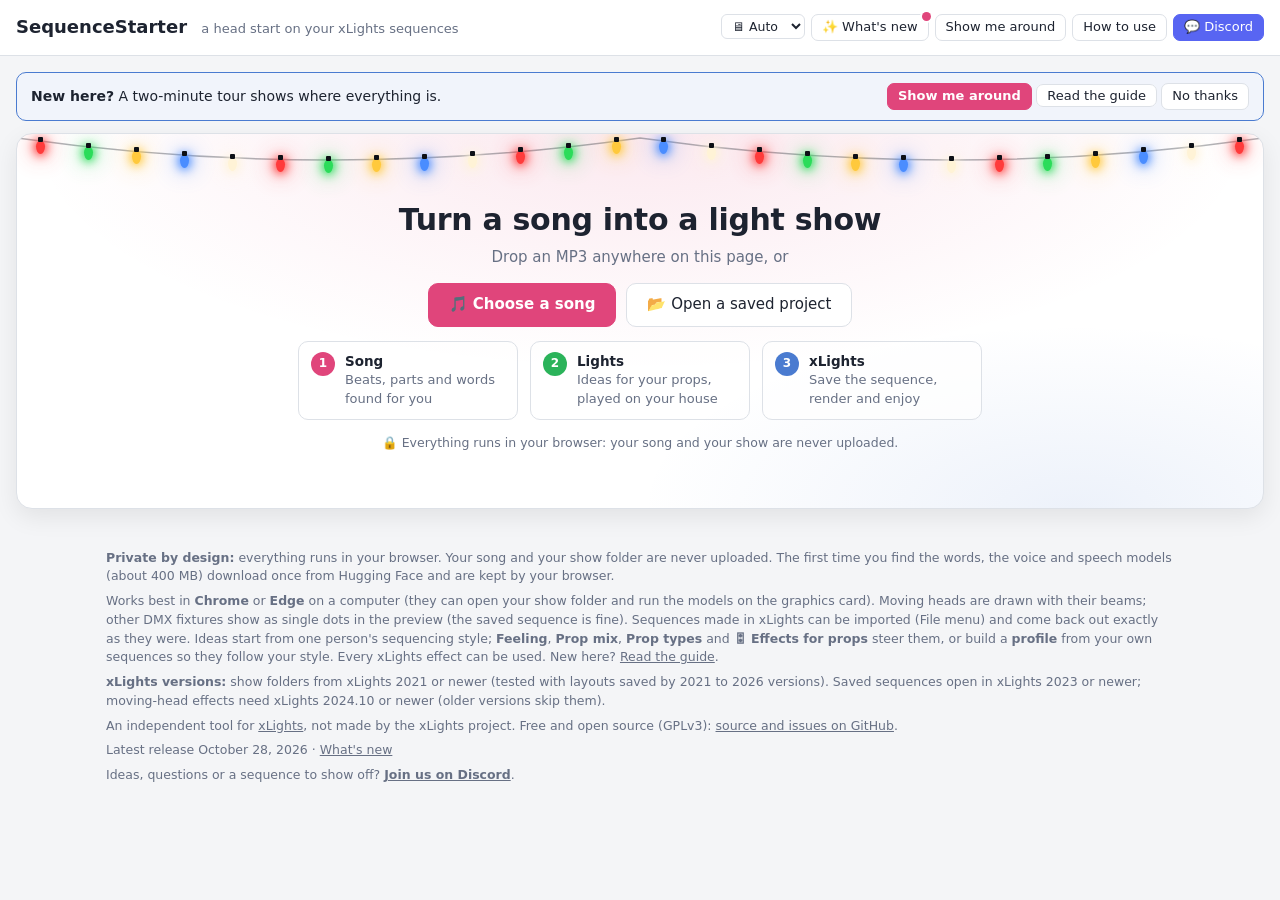
==== commit 0c9e365d: "Submodels in Prop types; ideas use a part's own type Prop types lists each prop's submodels under it" ====
--- a/index.html
+++ b/index.html
@@ -6,7 +6,7 @@
 <title>SequenceStarter – a head start on your xLights sequences</title>
 <script src="coi.js"></script>
 <script src="js/theme.js?v=db2b3682"></script>
-<link rel="stylesheet" href="css/style.css?v=21939fcc">
+<link rel="stylesheet" href="css/style.css?v=db02ff3c">
 </head>
 <body>
 <header class="topbar">
@@ -580,7 +580,7 @@
 
 <dialog id="typesDlg" class="picker mix-dlg">
   <form method="dialog" class="picker-inner">
-    <div class="picker-head"><h2>Prop types</h2><span class="muted small">Ideas guess what each prop is from its name (an "Arch" gets arch effects). When a name doesn't say, choose the type here. Saved for this show in this browser.</span></div>
+    <div class="picker-head"><h2>Prop types</h2><span class="muted small">Ideas guess what each prop is from its name (an "Arch" gets arch effects). When a name doesn't say, choose the type here. A prop's submodels are listed under it and can have a type of their own. Saved for this show in this browser.</span></div>
     <div class="btnrow tight"><input type="search" id="typesFind" placeholder="Find a prop or group…" aria-label="Find a prop or group"> <label class="chk small"><input type="checkbox" id="typesUnknown"> Only ones it couldn't tell</label></div>
     <div class="mix-wrap"><table class="mix-table" id="typesTable"></table></div>
     <div class="picker-foot">
@@ -666,11 +666,11 @@
 <script src="js/effects-more.js?v=fe93ab00"></script>
 <script src="js/sequence.js?v=091d1db5"></script>
 <script src="js/fxprefs.js?v=ed2dbce3"></script>
-<script src="js/ideas.js?v=08e1da94"></script>
+<script src="js/ideas.js?v=1a33e817"></script>
 <script src="js/profile.js?v=46bf4c08"></script>
 <script src="js/fit.js?v=900a68c1"></script>
 <script src="js/app.js?v=0ea0ea11"></script>
-<script src="js/sequi.js?v=a1d09007"></script>
+<script src="js/sequi.js?v=f4d9b355"></script>
 <script src="js/fxpage.js?v=7bcff968"></script>
 <script src="js/layout.js?v=fcd1cfbc"></script>
 <script src="js/steps.js?v=79ebef7d"></script>
--- a/css/style.css
+++ b/css/style.css
@@ -382,6 +382,7 @@
 .mix-wrap { overflow: auto; padding: 8px 16px; min-height: 0; }
 .mix-table { border-collapse: collapse; font-size: 13px; }
 .mix-table th, .mix-table td { padding: 3px 5px; border-bottom: 1px solid var(--line); text-align: left; white-space: nowrap; }
+.mix-table tr.sub td:first-child { padding-left: 22px; }
 .mix-table thead th { position: sticky; top: 0; background: var(--surface); font-weight: 600; }
 .mix-prop { font-weight: 600; }
 .mix-prop .muted { display: block; font-weight: 400; max-width: 200px; overflow: hidden; text-overflow: ellipsis; }
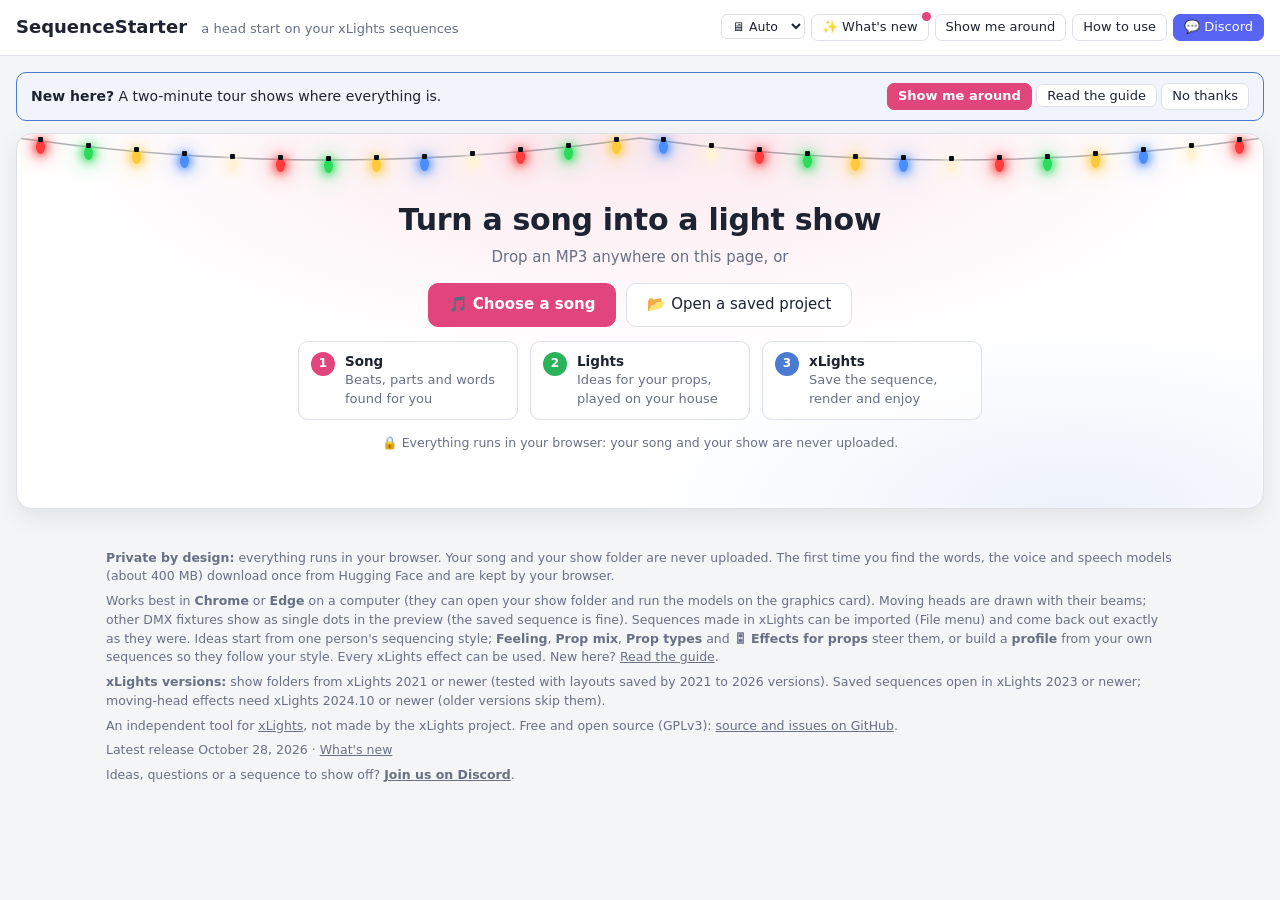
==== commit de3b0333: "xLights presets: stacked effects become layered presets Co-Authored-By: Claude Opus 5.5 <noreply@ant" ====
--- a/index.html
+++ b/index.html
@@ -394,7 +394,7 @@
         <p class="panel-note">Each column is a kind of prop, each row an effect. The number is how often ideas pick that effect for that kind of prop, compared with the other numbers in the column (blank = never). <b>Default</b> is what the app has always used. Change any number and <b>Save</b> it as your own <b>profile</b>, or build one from your own sequences below. Every effect can also be chosen by hand in a light row.</p>
         <details class="fxp-build" id="fxpBuild">
           <summary><b>📂 Build a profile from your own sequences</b> <span class="muted small">learn which effects you use on each prop</span></summary>
-          <p class="panel-note">Choose a folder of finished sequences (<code>.xsq</code>); its subfolders are read too. The app learns which effects you put on each prop, for how long, and the settings you used, then builds a profile: ideas pick those effects as often as you do, and mostly with your own settings. Nothing in the folder is changed. Opening your show first (<b>2. Make a sequence</b>) helps it tell what each prop is.</p>
+          <p class="panel-note">Choose a folder of finished sequences (<code>.xsq</code>); its subfolders are read too. The app learns which effects you put on each prop, for how long, and the settings you used, then builds a profile: ideas pick those effects as often as you do, and mostly with your own settings. Nothing in the folder is changed. <b>Download xLights presets</b> saves the effects of the ticked props as they are, for xLights' Effect Presets (Import), to check or share them. Opening your show first (<b>2. Make a sequence</b>) helps it tell what each prop is.</p>
           <div class="fxp-bar">
             <button type="button" class="btn primary" id="fxpFolder">📂 Choose a folder of sequences…</button>
             <input type="file" id="fxpFolderFiles" webkitdirectory multiple hidden>
@@ -424,6 +424,7 @@
             <div class="fxp-bar">
               <label>Profile name <input type="text" id="fxpProfName" maxlength="60"></label>
               <button type="button" class="btn primary" id="fxpBuildGo">Build profile</button>
+              <button type="button" class="btn" id="fxpPresets" title="Save the effects of the ticked props and kinds of prop, exactly as xLights saved them, as an xLights preset file (Effect Presets &gt; Import)">⤓ Download xLights presets</button>
             </div>
           </div>
         </details>
@@ -667,11 +668,11 @@
 <script src="js/sequence.js?v=091d1db5"></script>
 <script src="js/fxprefs.js?v=ed2dbce3"></script>
 <script src="js/ideas.js?v=1a33e817"></script>
-<script src="js/profile.js?v=46bf4c08"></script>
+<script src="js/profile.js?v=cfb19172"></script>
 <script src="js/fit.js?v=900a68c1"></script>
 <script src="js/app.js?v=0ea0ea11"></script>
 <script src="js/sequi.js?v=f4d9b355"></script>
-<script src="js/fxpage.js?v=7bcff968"></script>
+<script src="js/fxpage.js?v=665e8c3c"></script>
 <script src="js/layout.js?v=fcd1cfbc"></script>
 <script src="js/steps.js?v=79ebef7d"></script>
 <script src="js/tour.js?v=fdcb0649"></script>
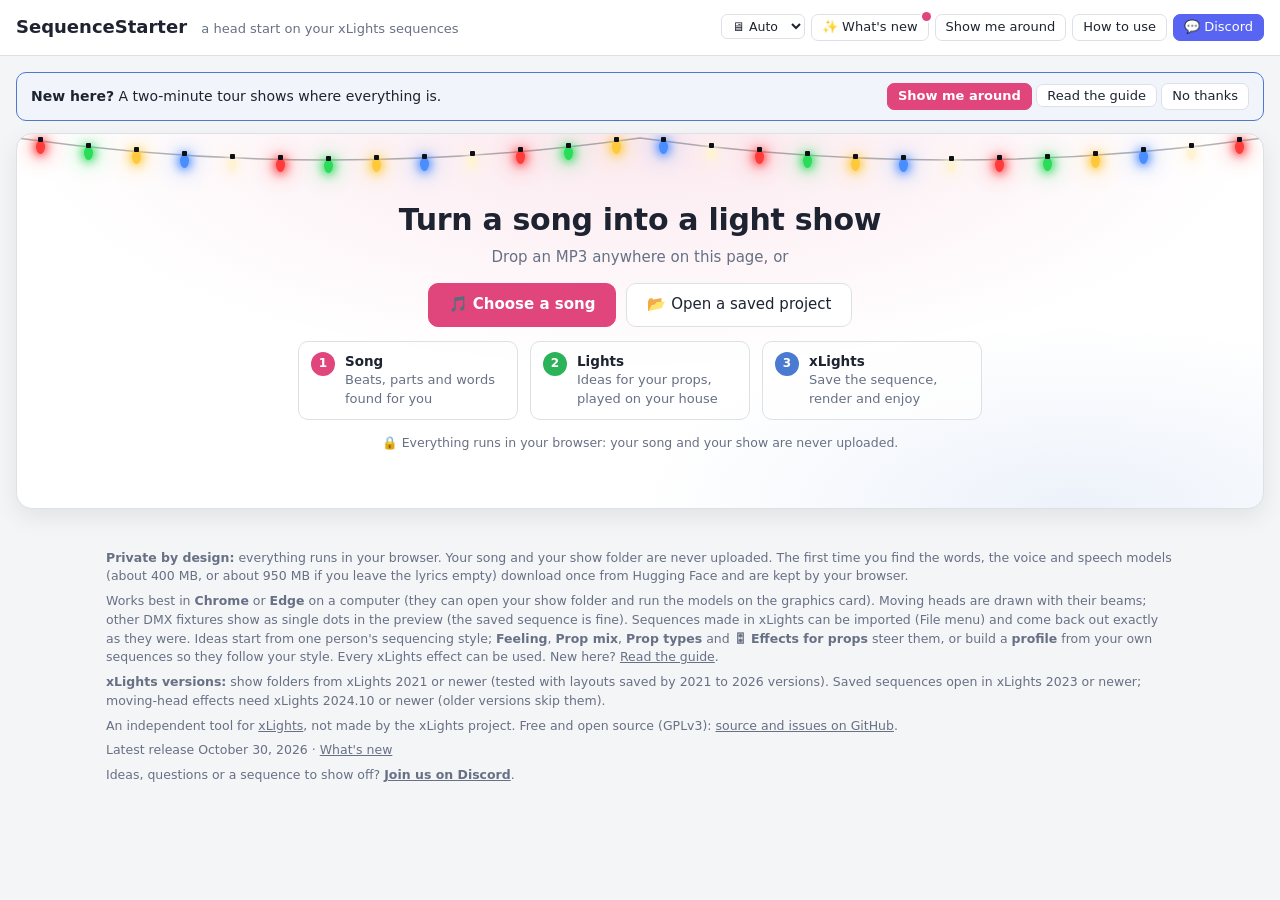
==== commit d2871bf4: "Remove the downloaded voice models; keep big speech files cached The footer shows the space the mode" ====
--- a/index.html
+++ b/index.html
@@ -130,7 +130,7 @@
         <div class="btnrow">
           <button type="button" class="btn" id="half">½ tempo</button>
           <button type="button" class="btn" id="double">2× tempo</button>
-          <button type="button" class="btn" id="tapBtn">Tap tempo</button>
+          <button type="button" class="btn" id="tapBtn" title="Click in time with the beat, 4 or more times: the BPM is set from your taps. Stop for 3 seconds to start over.">Tap tempo</button>
           <button type="button" class="btn" id="reset">Reset to detected</button>
         </div>
         <p id="gridFit" class="fit"></p>
@@ -156,7 +156,7 @@
 
     <div class="panel" id="vocalPanel">
       <h2>Words &amp; vocals</h2>
-      <p class="panel-note">Separates the singing from the music, writes down the words with their timing, and tracks the melody. Everything runs on this computer. The first run downloads about 400 MB of models, which your browser keeps; after that a song takes a minute or two.</p>
+      <p class="panel-note">Separates the singing from the music, writes down the words with their timing, and tracks the melody. Everything runs on this computer. The first run downloads about 400 MB of models (about 950 MB if you leave the lyrics empty), which your browser keeps (you can remove them at the bottom of this page); after that a song takes a minute or two.</p>
       <label class="lyrics-label" for="lyricsText">Song lyrics <span>(optional, but best. Paste the official lyrics and each line here becomes a line on your matrix. Leave it empty and the page writes down what it hears.)</span></label>
       <textarea id="lyricsText" rows="7" spellcheck="false" placeholder="We got dust on our Bibles, brand-new iPhones&#10;No wonder why we feel this way&#10;…"></textarea>
       <div class="btnrow">
@@ -465,7 +465,8 @@
 
 <footer class="site-foot">
   <p><b>Private by design:</b> everything runs in your browser. Your song and your show folder are never uploaded.
-  The first time you find the words, the voice and speech models (about 400 MB) download once from Hugging Face and are kept by your browser.</p>
+  The first time you find the words, the voice and speech models (about 400 MB, or about 950 MB if you leave the lyrics empty) download once from Hugging Face and are kept by your browser.
+  <span id="modelStore" hidden>They now take <span id="modelSize"></span> on this computer. <button type="button" class="link" id="modelRemove">Remove them</button></span></p>
   <p>Works best in <b>Chrome</b> or <b>Edge</b> on a computer (they can open your show folder and run the models on the graphics card).
   Moving heads are drawn with their beams; other DMX fixtures show as single dots in the preview (the saved sequence is fine).
   Sequences made in xLights can be imported (File menu) and come back out exactly as they were.
@@ -659,7 +660,7 @@
 </dialog>
 
 <script src="js/analysis.js?v=6d7a06e8"></script>
-<script src="js/vocals.js?v=3807bf51"></script>
+<script src="js/vocals.js?v=5e7c9467"></script>
 <script src="js/show.js?v=b21a0635"></script>
 <script src="js/xlmedia.js?v=c139c520"></script>
 <script src="js/xlmeta.js?v=8092a3f9"></script>
@@ -670,12 +671,12 @@
 <script src="js/ideas.js?v=1a33e817"></script>
 <script src="js/profile.js?v=cfb19172"></script>
 <script src="js/fit.js?v=900a68c1"></script>
-<script src="js/app.js?v=0ea0ea11"></script>
+<script src="js/app.js?v=2c715876"></script>
 <script src="js/sequi.js?v=f4d9b355"></script>
 <script src="js/fxpage.js?v=665e8c3c"></script>
 <script src="js/layout.js?v=fcd1cfbc"></script>
 <script src="js/steps.js?v=79ebef7d"></script>
-<script src="js/tour.js?v=fdcb0649"></script>
+<script src="js/tour.js?v=11738f17"></script>
 <script src="js/whatsnew.js?v=2ef23c90"></script>
 </body>
 </html>
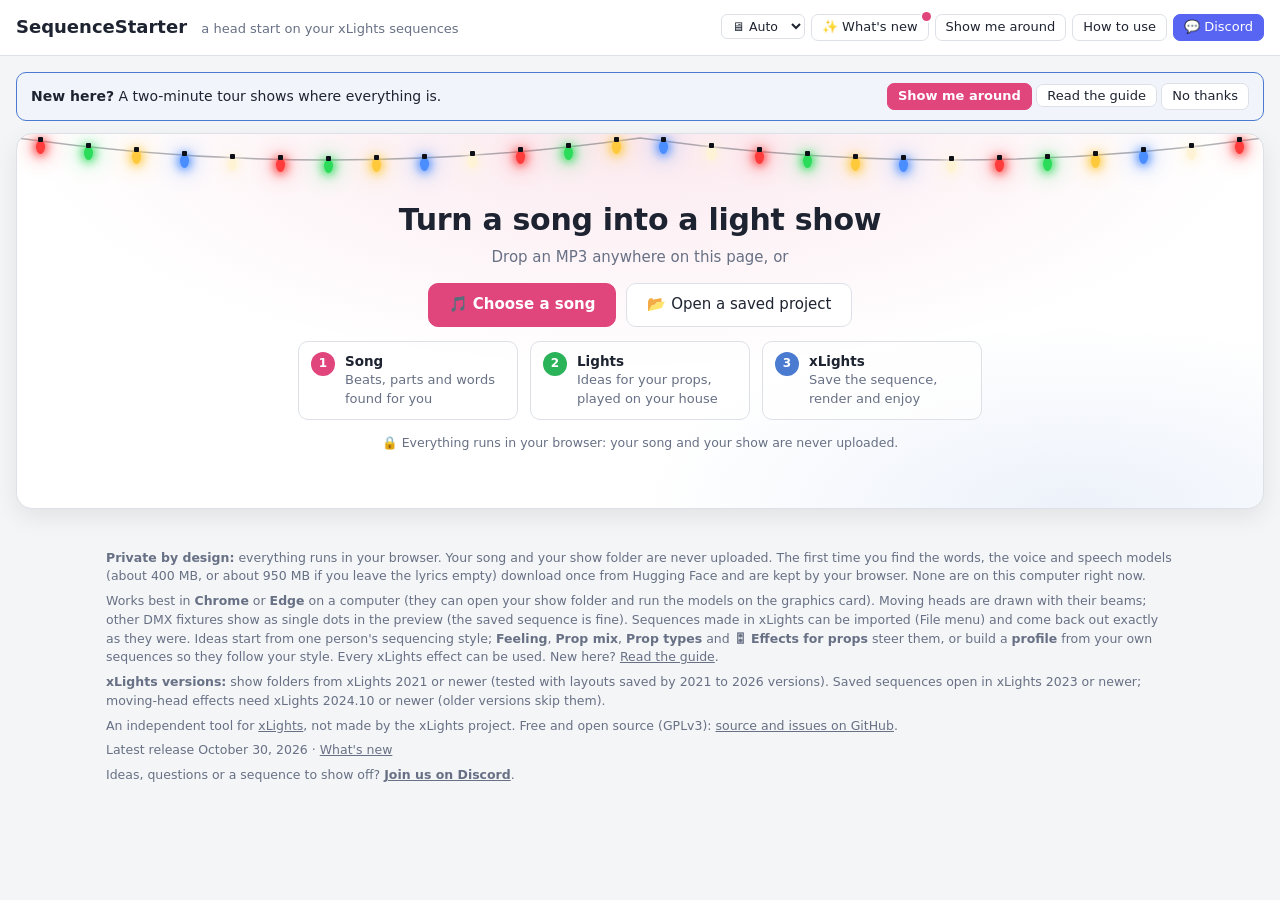
==== commit 49554015: "Footer always says whether voice models are saved Co-Authored-By: Claude Opus 5.5 <noreply@anthropic" ====
--- a/index.html
+++ b/index.html
@@ -466,7 +466,7 @@
 <footer class="site-foot">
   <p><b>Private by design:</b> everything runs in your browser. Your song and your show folder are never uploaded.
   The first time you find the words, the voice and speech models (about 400 MB, or about 950 MB if you leave the lyrics empty) download once from Hugging Face and are kept by your browser.
-  <span id="modelStore" hidden>They now take <span id="modelSize"></span> on this computer. <button type="button" class="link" id="modelRemove">Remove them</button></span></p>
+  <span id="modelNone" hidden>None are on this computer right now.</span><span id="modelStore" hidden>They now take <span id="modelSize"></span> on this computer. <button type="button" class="link" id="modelRemove">Remove them</button></span></p>
   <p>Works best in <b>Chrome</b> or <b>Edge</b> on a computer (they can open your show folder and run the models on the graphics card).
   Moving heads are drawn with their beams; other DMX fixtures show as single dots in the preview (the saved sequence is fine).
   Sequences made in xLights can be imported (File menu) and come back out exactly as they were.
@@ -671,7 +671,7 @@
 <script src="js/ideas.js?v=1a33e817"></script>
 <script src="js/profile.js?v=cfb19172"></script>
 <script src="js/fit.js?v=900a68c1"></script>
-<script src="js/app.js?v=2c715876"></script>
+<script src="js/app.js?v=cac19af5"></script>
 <script src="js/sequi.js?v=f4d9b355"></script>
 <script src="js/fxpage.js?v=665e8c3c"></script>
 <script src="js/layout.js?v=fcd1cfbc"></script>
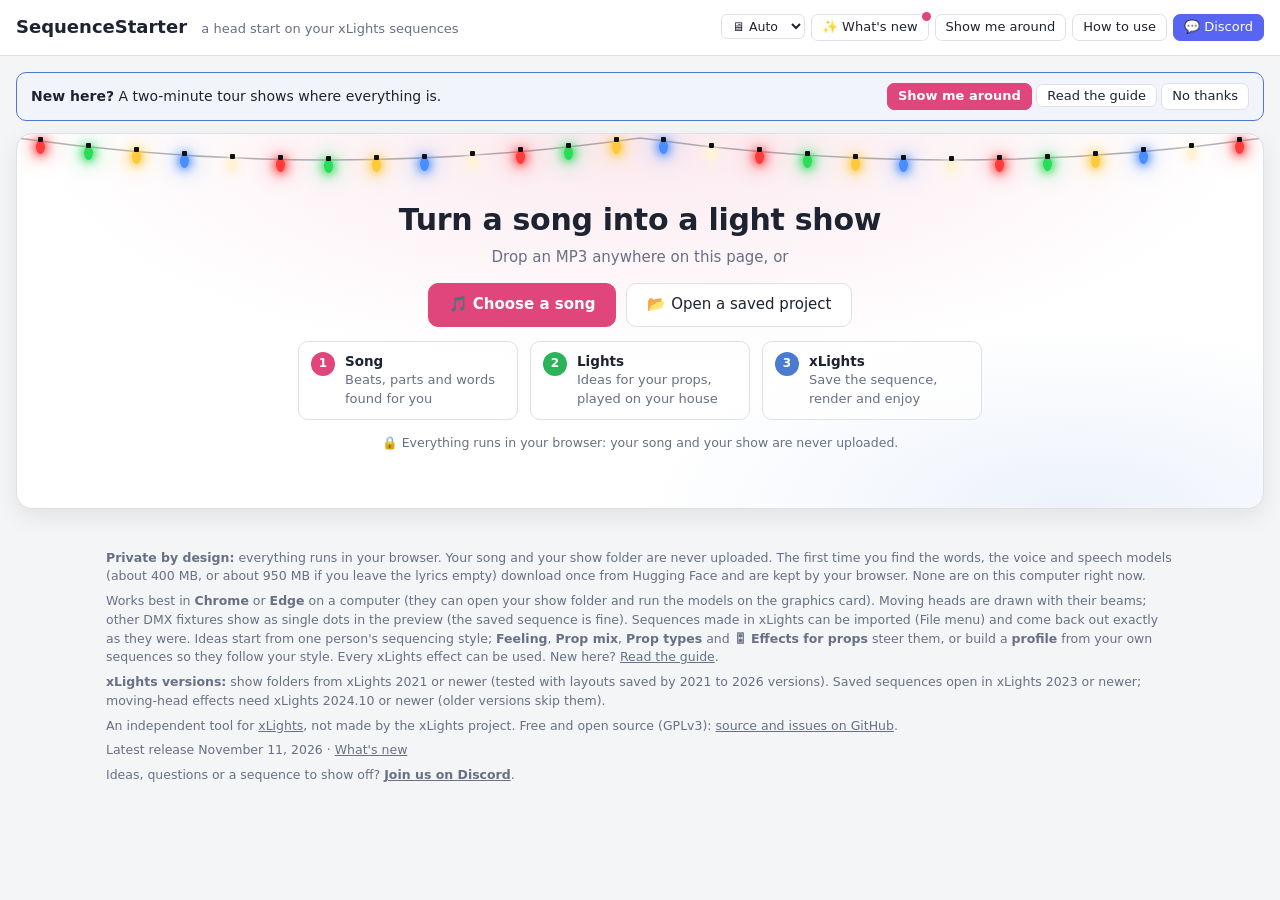
==== commit dfd67e63: "Tempo changes: the beat grid follows songs that speed up or slow down Detects where a song's tempo d" ====
--- a/index.html
+++ b/index.html
@@ -6,7 +6,7 @@
 <title>SequenceStarter – a head start on your xLights sequences</title>
 <script src="coi.js"></script>
 <script src="js/theme.js?v=db2b3682"></script>
-<link rel="stylesheet" href="css/style.css?v=db02ff3c">
+<link rel="stylesheet" href="css/style.css?v=48407a6b">
 </head>
 <body>
 <header class="topbar">
@@ -133,6 +133,7 @@
           <button type="button" class="btn" id="tapBtn" title="Click in time with the beat, 4 or more times: the BPM is set from your taps. Stop for 3 seconds to start over.">Tap tempo</button>
           <button type="button" class="btn" id="reset">Reset to detected</button>
         </div>
+        <div id="tempoMap" class="tempo-map"></div>
         <p id="gridFit" class="fit"></p>
       </div>
 
@@ -659,7 +660,7 @@
   </form>
 </dialog>
 
-<script src="js/analysis.js?v=6d7a06e8"></script>
+<script src="js/analysis.js?v=7d382d6e"></script>
 <script src="js/vocals.js?v=5e7c9467"></script>
 <script src="js/show.js?v=b21a0635"></script>
 <script src="js/xlmedia.js?v=c139c520"></script>
@@ -671,7 +672,7 @@
 <script src="js/ideas.js?v=1a33e817"></script>
 <script src="js/profile.js?v=cfb19172"></script>
 <script src="js/fit.js?v=900a68c1"></script>
-<script src="js/app.js?v=cac19af5"></script>
+<script src="js/app.js?v=1dbfb412"></script>
 <script src="js/sequi.js?v=f4d9b355"></script>
 <script src="js/fxpage.js?v=665e8c3c"></script>
 <script src="js/layout.js?v=fcd1cfbc"></script>
--- a/css/style.css
+++ b/css/style.css
@@ -115,10 +115,16 @@
 .panel-note { margin: 0 0 12px; color: var(--muted); font-size: 13px; }
 .form { display: flex; flex-wrap: wrap; gap: 12px; }
 .form label { display: flex; flex-direction: column; gap: 3px; font-size: 12px; color: var(--muted); }
-.form input, .form select, .sections input {
+.form input, .form select, .sections input, .tempo-map input {
     font: inherit; color: var(--text); background: var(--bg); border: 1px solid var(--line);
     border-radius: 6px; padding: 5px 8px; width: 120px;
 }
+.tempo-map { margin-top: 12px; font-size: 13px; }
+.tempo-map .tm-head { display: flex; flex-wrap: wrap; align-items: center; gap: 8px; color: var(--muted); }
+.tempo-map table { border-collapse: collapse; margin: 6px 0 2px; font-variant-numeric: tabular-nums; }
+.tempo-map th { font-weight: 500; font-size: 12px; color: var(--muted); text-align: left; padding: 0 8px 2px 0; }
+.tempo-map td { padding: 2px 8px 2px 0; }
+.tempo-map input { width: 92px; }
 .fit { margin: 12px 0 0; font-size: 13px; padding: 8px 10px; border-radius: 7px; background: var(--lane); }
 .fit:empty { display: none; }
 .fit.good { border-left: 3px solid var(--good); }
